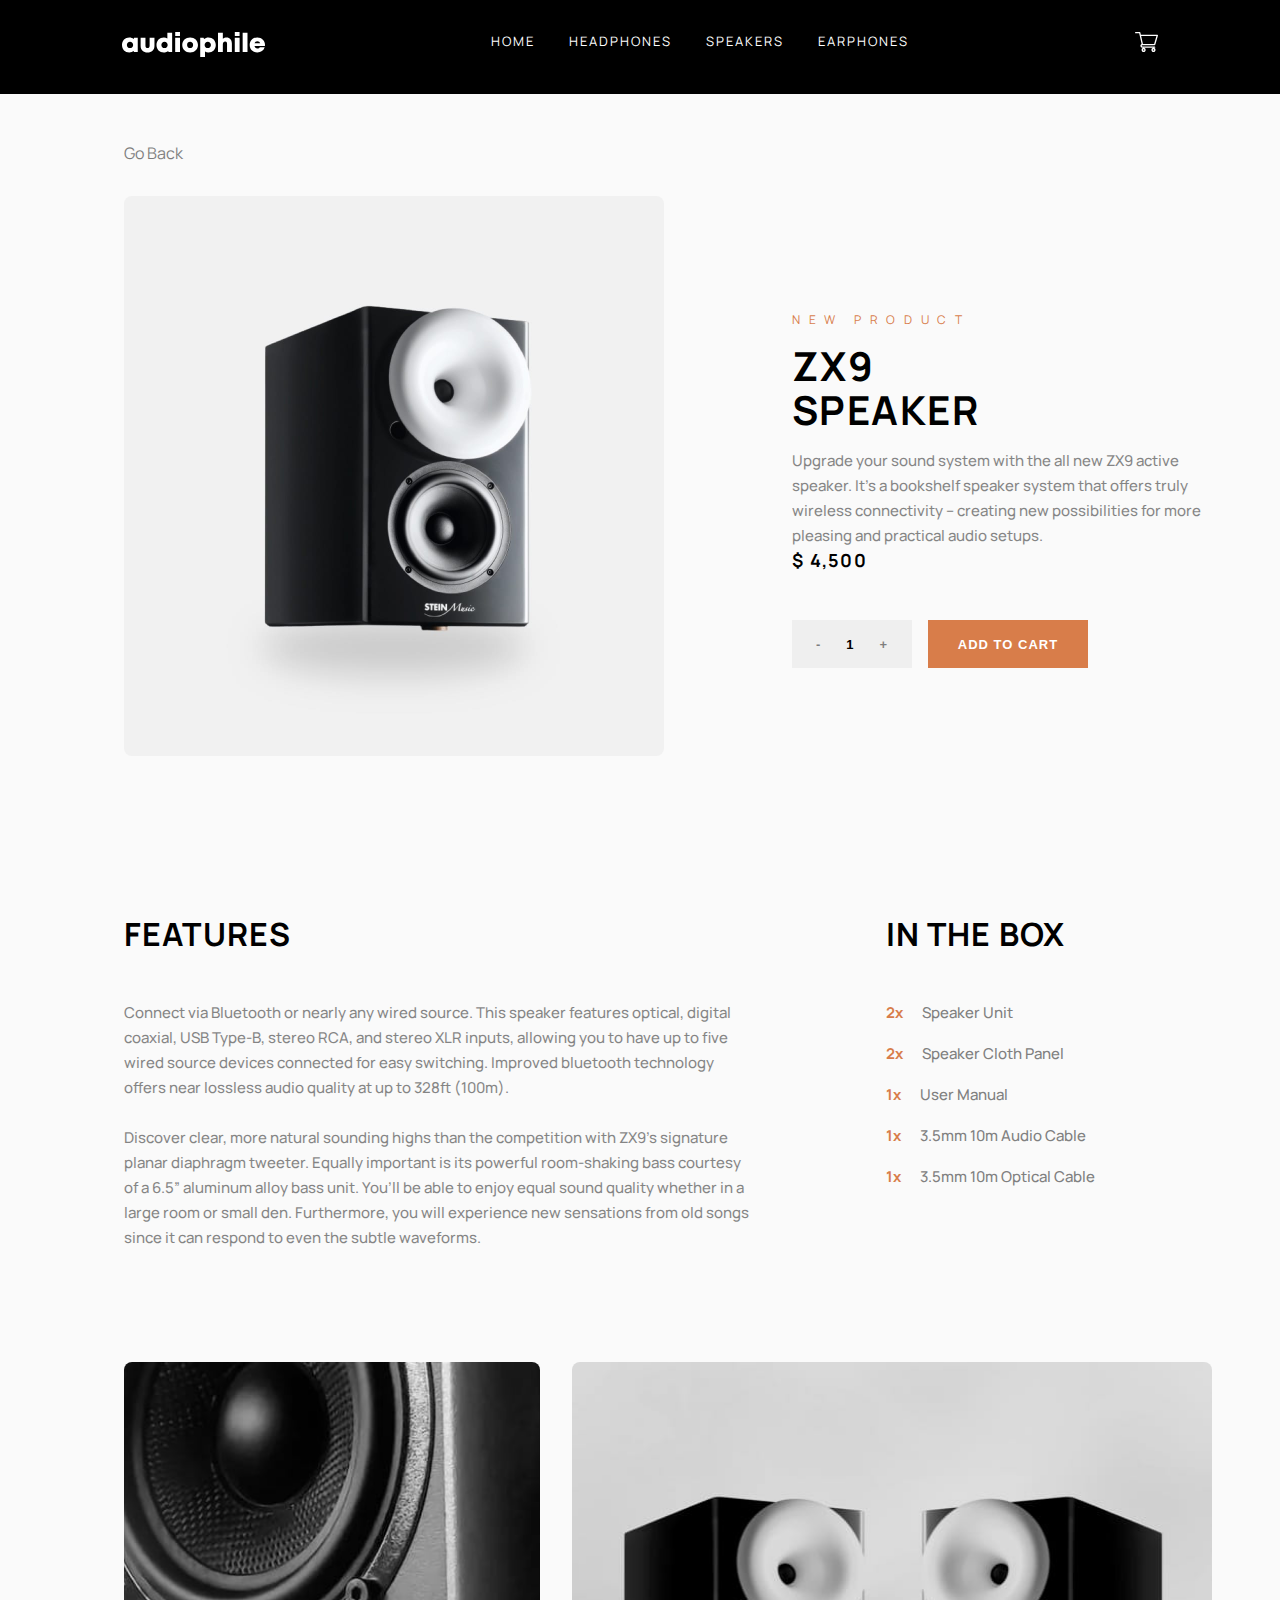
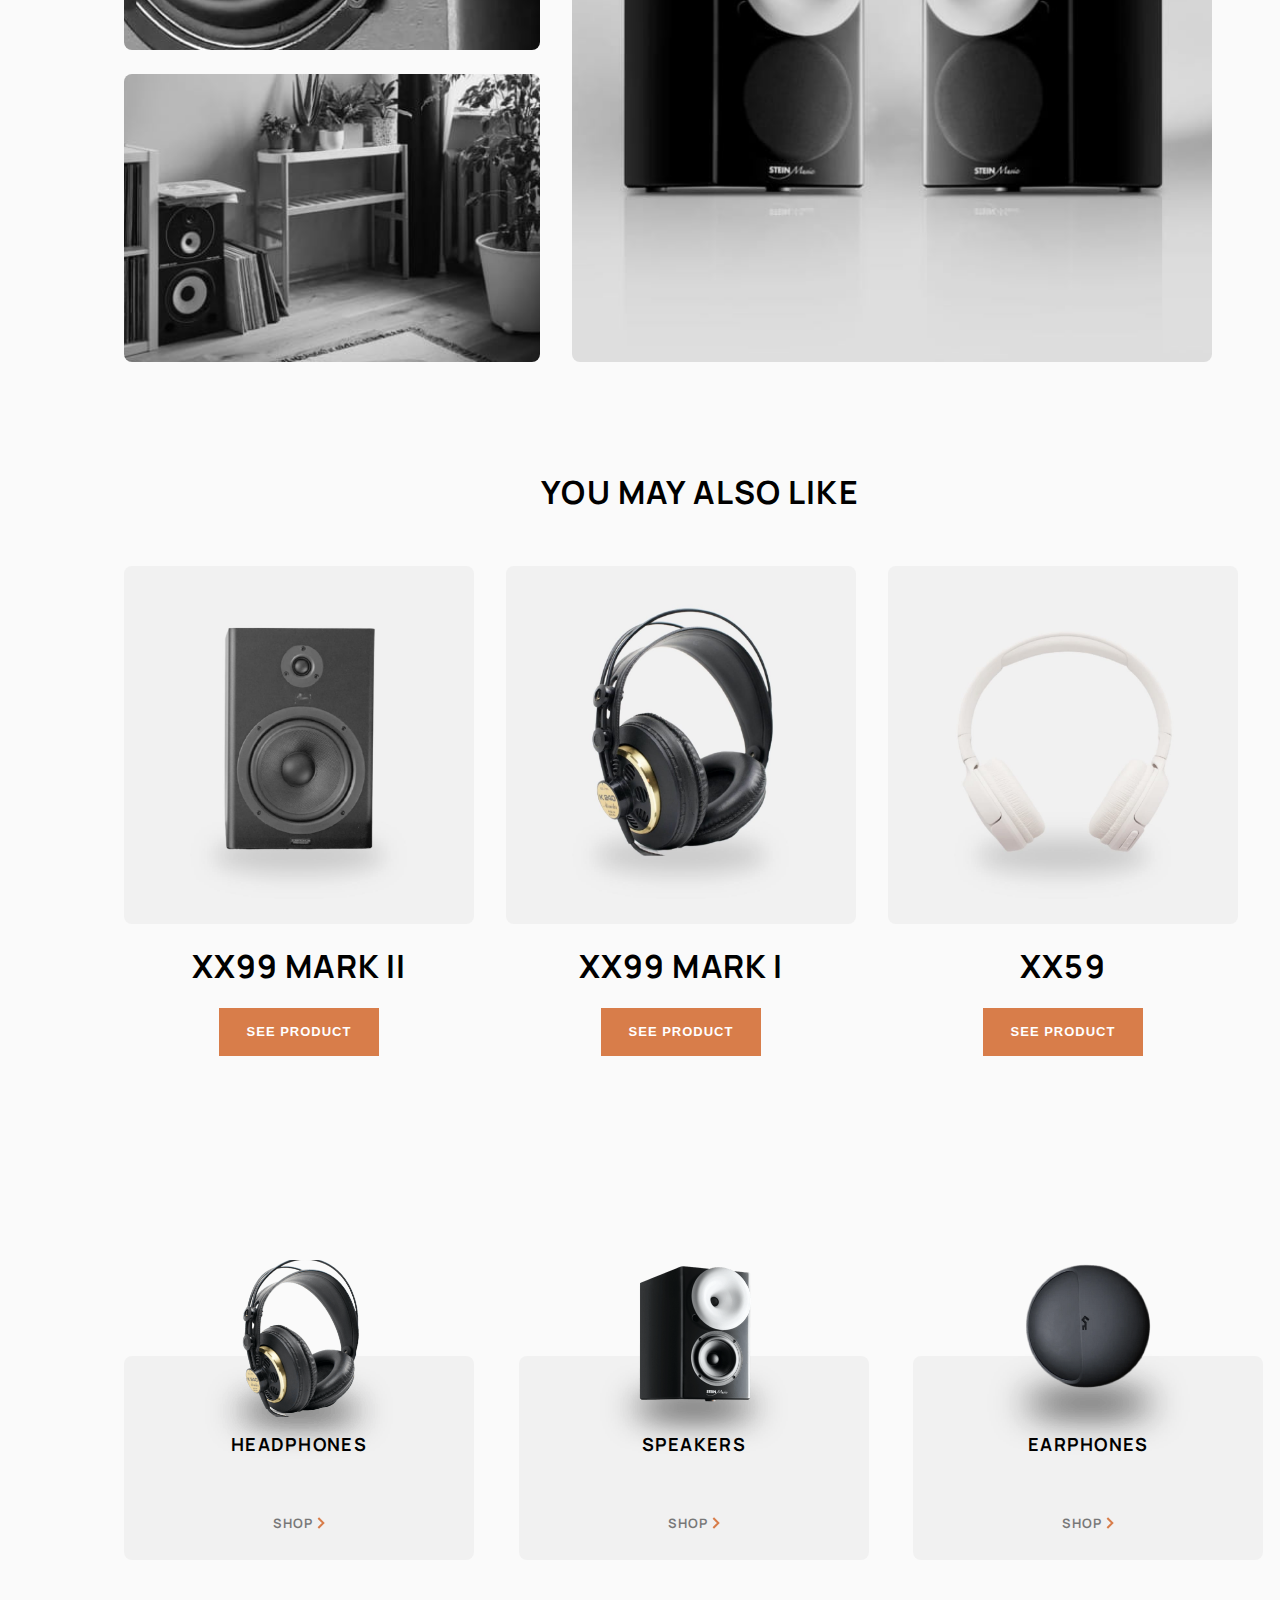
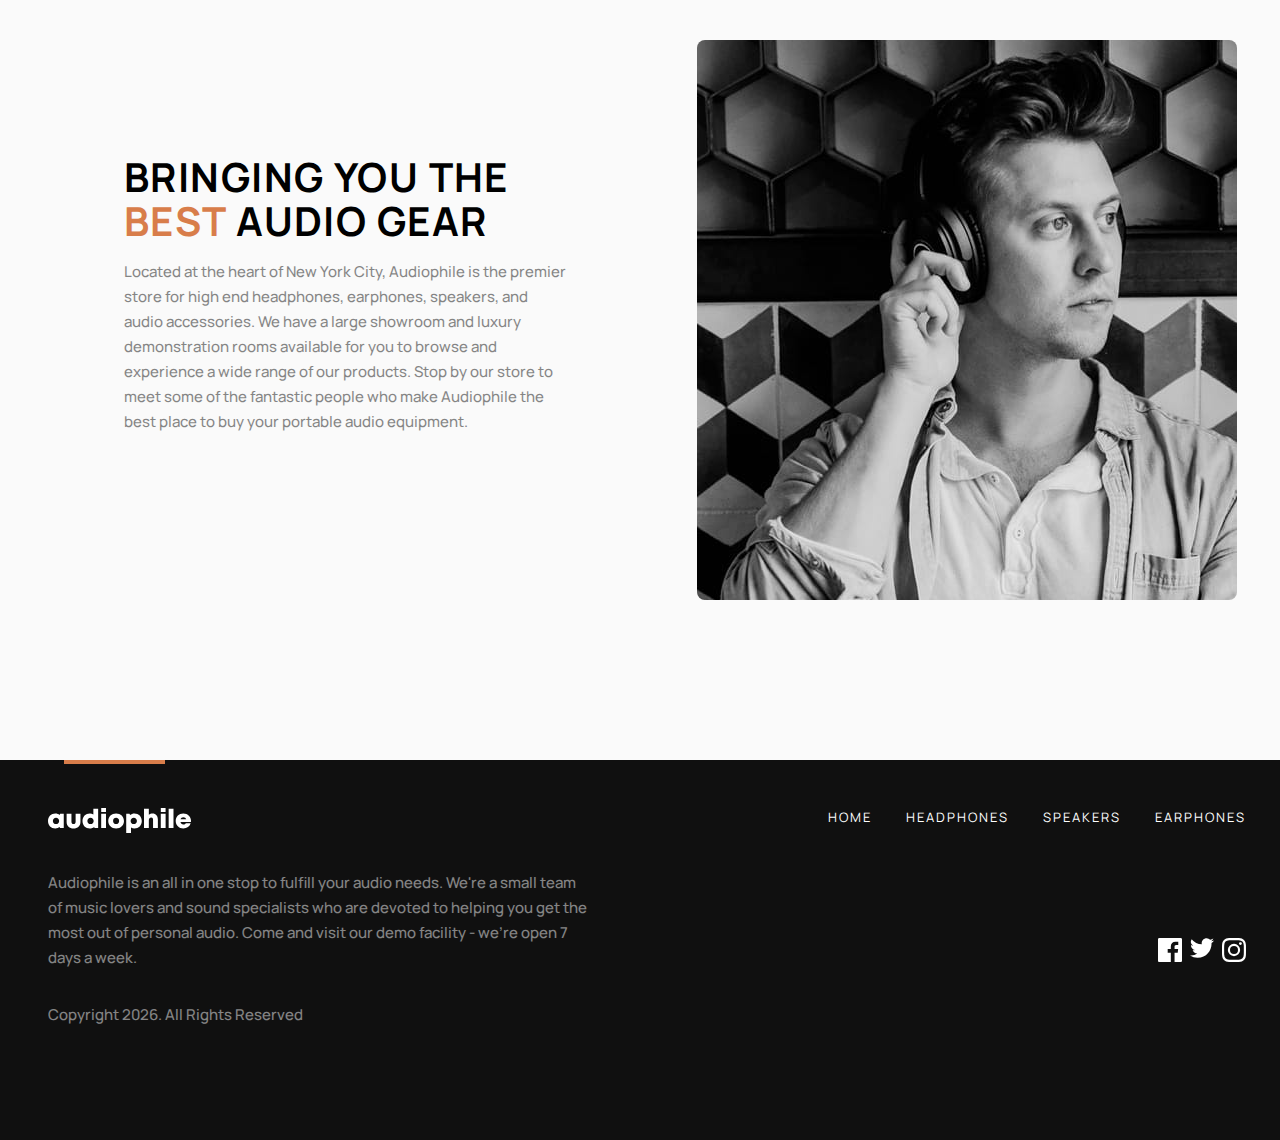
==== product-zx9-speaker.html @ dd39968d "updated files" ====
<!DOCTYPE html>
<html lang="en">

<head>
  <meta charset="UTF-8">
  <meta name="viewport" content="width=device-width, initial-scale=1.0">

  <link rel="icon" type="image/png" sizes="32x32" href="./assets/favicon-32x32.png">

  <title>Frontend Mentor | zx9 Speakers</title>
    <link rel="stylesheet" href="style.css" />
    <link rel="stylesheet" href="css/pages.css" />
</head>

<body>
   <!-- Navbar -->
    <nav class="page-nav">
      <div class="nav-logo-menu">
        <button class="menu-btn">
          <img
            src="./assets/shared/tablet/icon-hamburger.svg"
            alt="menu-icon"
          />
        </button>
        <a href="index.html" class="logo"
          ><img src="./assets/shared/desktop/logo.svg" alt="logo"
        /></a>
      </div>
      <ul class="nav-links">
        <li class="nav-link"><a href="index.html"> Home</a></li>
        <li class="nav-link"><a href="headphones.html"> Headphones</a></li>
        <li class="nav-link"><a href="speakers.html"> Speakers</a></li>
        <li class="nav-link"><a href="earphones.html"> Earphones</a></li>
      </ul>
      <div class="nav-cart-section">
        <img
          class="nav-cart"
          src="assets/shared/desktop/icon-cart.svg"
          alt="cart"
        />
      </div>
       <div class="side-menu hide">
      <div class="nav-logo-menu">
    <a href="index.html" class="logo"><img src="./assets/shared/desktop/logo.svg" alt="logo"></a>
    <span class="remove-menu"><i class="bi bi-x-lg"></i></span>
    </div>
       <ul class="side-links">
      <li class="nav-link"><i class="bi bi-house"></i><a href="index.html"> Home</a></li>
      <li class="nav-link"><i class="bi bi-headphones"></i><a href="headphones.html"> Headphones</a></li>
        <li class="nav-link"><i class="bi bi-speaker"></i><a href="speakers.html"> Speakers</a></li>
        <li class="nav-link"><i class="bi bi-earbuds"></i><a href="earphones.html"> Earphones</a></li>
     
    </ul>

    </div>
    </nav>

    <main class="product-main">
      <!-- go back -->
      <div class="go-back-container">
        <a href="javascript:history.back()" id="go-back">go back</a>
      </div>

      <!-- new product section -->
      <article class="page-product" id="section-product">
        <div class="page-product-img zx9-spk-img"></div>
        <div class="page-product-info">
          <h5>New product</h5>
          <h2> ZX9 <br> Speaker</h2>
          <p>
            Upgrade your sound system with the all new ZX9 active speaker. It’s a bookshelf speaker 
              system that offers truly wireless connectivity -- creating new possibilities for more 
              pleasing and practical audio setups.
          </p>
          <h4 class="price">$ 4,500</h4>
          <div class="add-to-cart">
            <button class="btn add-minus-btn">
              <span class="decrease">-</span>
              <span class="amount">1</span>
              <span class="increase">+</span>
            </button>
            <button class="btn btn-primary add" data-id="6">add to cart</button>
          </div>
        </div>
      </article>

      <!-- features -->
      <article class="features-section">
        <section class="features">
          <h2>features</h2>
          <p>
             Connect via Bluetooth or nearly any wired source. This speaker features optical, digital coaxial, 
              USB Type-B, stereo RCA, and stereo XLR inputs, allowing you to have up to five wired source devices 
              connected for easy switching. Improved bluetooth technology offers near lossless audio quality at 
              up to 328ft (100m).
            <br><br>
            Discover clear, more natural sounding highs than the competition with ZX9’s signature planar diaphragm 
            tweeter. Equally important is its powerful room-shaking bass courtesy of a 6.5” aluminum alloy bass 
            unit. You’ll be able to enjoy equal sound quality whether in a large room or small den. Furthermore, you 
            will experience new sensations from old songs since it can respond to even the subtle waveforms.
          </p>
        </section>
        <section class="in-box">
          <h2>In the box</h2>
           <div>
          <h4><span class="times">2x</span> Speaker unit</h4>
          <h4><span class="times">2x</span> Speaker cloth panel</h4>
          <h4><span class="times">1x</span>  user manual</h4>
          <h4><span class="times">1x</span>  3.5mm 10m audio cable</h4>
           <h4><span class="times">1x</span>  3.5mm 10m optical cable</h4>
           </div>
          
        </section>
      </article>

      <!-- gallery -->
      <div class="gallery">
        <div class="left-gallery">
          <div class="left-gallery-img1-zx9 gall-img"></div>
          <div class="left-gallery-img2-zx9 gall-img"></div>
        </div>
        <div class="right-gallery-zx9 gall-img"></div>
      </div>

      <!-- you may also like section -->
      <div>
        <header class="also-like-header"><h2>you may also like</h2></header>
         <article class="also-like">
       
        <section class="also-section">
          <div class="also-like-zx7 also-img"></div>
          <div class="also-like-info">
            <h2>XX99 Mark II</h2>
            <button class="btn btn-primary"><a href="product-xx99-mark-two-headphones.html">see product</a></button>
          </div>
        </section>
        <section class="also-section">
          <div class="also-like-markI also-img"></div>
          <div class="also-like-info">
            <h2>XX99 Mark I</h2>
            <button class="btn btn-primary"><a href="product-xx99-mark-one-headphones.html">see product</a></button>
          </div>
        </section>
        <section class="also-section">
          <div class="also-like-xx59 also-img"></div>
          <div class="also-like-info">
            <h2>xx59</h2>
            <button class="btn btn-primary"><a href="product-xx59-headphones.html">see product</a></button>
          </div>
        </section>
      </article>
      </div>
     

      <!-- product list -->
      <article class="product-list-home" id="page-list" >
        <!-- headphones -->
        <section>
          <img
            src="assets/shared/desktop/image-category-thumbnail-headphones.png"
            alt="speakers"
            class="thumbnail headphones-thumbnail"
          />
          <h4>Headphones</h4>
          <a href="headphones.html" class="shop">
            <span>Shop </span
            ><img
              src="assets/shared/desktop/icon-arrow-right.svg"
              alt="right arrow"
              class="right-arrow"
          /></a>
        </section>
        <!-- speakers -->
        <section>
          <img
            src="assets/shared/desktop/image-category-thumbnail-speakers.png"
            alt="speaker"
            class="thumbnail speakers-thumbnail"
          />
          <h4>Speakers</h4>
          <a href="speakers.html" class="shop"
            ><span>Shop </span>
            <img
              src="assets/shared/desktop/icon-arrow-right.svg"
              alt="right arrow"
              class="right-arrow"
          /></a>
        </section>
        <!-- earphones -->
        <section>
          <img
            src="assets/shared/desktop/image-category-thumbnail-earphones.png"
            alt="earphones"
            class="thumbnail earphones-thumbnail"
          />
          <h4>Earphones</h4>
          <a href="earphones.html" class="shop"
            ><span>Shop </span
            ><img
              src="assets/shared/desktop/icon-arrow-right.svg"
              alt="right arrow"
              class="right-arrow"
          /></a>
        </section>
      </article>

      <!-- Best audio gear -->
      <article class="page-product reverse-div" id="audio-gear">
        <div class="page-product-info reverse-text">
          <h2>Bringing you the <span class="best">best</span> audio gear</h2>
          <p>
            Located at the heart of New York City, Audiophile is the premier
            store for high end headphones, earphones, speakers, and audio
            accessories. We have a large showroom and luxury demonstration rooms
            available for you to browse and experience a wide range of our
            products. Stop by our store to meet some of the fantastic people who
            make Audiophile the best place to buy your portable audio equipment.
          </p>
        </div>
        <div class="audio-gear-img page-product-img reverse-img"></div>
      </article>
    </main>

    <!-- footer -->
    <footer>
      <div class="footer-border"></div>
      <div>
        <a href="index.html" class="footer-logo"
          ><img src="assets/shared/desktop/logo.svg" alt="logo"
        /></a>

        <p class="footer-info">
          Audiophile is an all in one stop to fulfill your audio needs. We're a
          small team of music lovers and sound specialists who are devoted to
          helping you get the most out of personal audio. Come and visit our
          demo facility - we’re open 7 days a week.
        </p>
        <!-- html & actual year -->
        <p class="copyright">
          Copyright <span class="year"></span>. All Rights Reserved
        </p>
      </div>
      <div class="footer-left">
        <ul class="footer-links">
          <li class="footer-link"><a href="index.html"> Home</a></li>
          <li class="footer-link"><a href="headphones.html"> Headphones</a></li>
          <li class="footer-link"><a href="speakers.html"> Speakers</a></li>
          <li class="footer-link"><a href="earphones.html"> Earphones</a></li>
        </ul>

        <!-- social links-->
        <div class="social-links-footer">
         <!-- facebook -->
        <a href="https://www.facebook.com/" target="_blank">
        
        <svg width="24" height="24" xmlns="http://www.w3.org/2000/svg"><path d="M22.675 0H1.325C.593 0 0 .593 0 1.325v21.351C0 23.407.593 24 1.325 24H12.82v-9.294H9.692v-3.622h3.128V8.413c0-3.1 1.893-4.788 4.659-4.788 1.325 0 2.463.099 2.795.143v3.24l-1.918.001c-1.504 0-1.795.715-1.795 1.763v2.313h3.587l-.467 3.622h-3.12V24h6.116c.73 0 1.323-.593 1.323-1.325V1.325C24 .593 23.407 0 22.675 0z" fill="#FFF" fill-rule="nonzero"/></svg>
            
        </a>
        <!-- twitter -->
       <a href="https://twitter.com/home"  target="_blank">
        <svg width="24" height="20" xmlns="http://www.w3.org/2000/svg"><path d="M24 2.557a9.83 9.83 0 01-2.828.775A4.932 4.932 0 0023.337.608a9.864 9.864 0 01-3.127 1.195A4.916 4.916 0 0016.616.248c-3.179 0-5.515 2.966-4.797 6.045A13.978 13.978 0 011.671 1.149a4.93 4.93 0 001.523 6.574 4.903 4.903 0 01-2.229-.616c-.054 2.281 1.581 4.415 3.949 4.89a4.935 4.935 0 01-2.224.084 4.928 4.928 0 004.6 3.419A9.9 9.9 0 010 17.54a13.94 13.94 0 007.548 2.212c9.142 0 14.307-7.721 13.995-14.646A10.025 10.025 0 0024 2.557z" fill="#FFF" fill-rule="nonzero"/></svg>
        </a>

        <!-- instagram -->
        <a href="https://www.instagram.com/" target="_blank">
        <svg width="24" height="24" xmlns="http://www.w3.org/2000/svg"><path d="M12 2.163c3.204 0 3.584.012 4.85.07 3.252.148 4.771 1.691 4.919 4.919.058 1.265.069 1.645.069 4.849 0 3.205-.012 3.584-.069 4.849-.149 3.225-1.664 4.771-4.919 4.919-1.266.058-1.644.07-4.85.07-3.204 0-3.584-.012-4.849-.07-3.26-.149-4.771-1.699-4.919-4.92-.058-1.265-.07-1.644-.07-4.849 0-3.204.013-3.583.07-4.849.149-3.227 1.664-4.771 4.919-4.919 1.266-.057 1.645-.069 4.849-.069zM12 0C8.741 0 8.333.014 7.053.072 2.695.272.273 2.69.073 7.052.014 8.333 0 8.741 0 12c0 3.259.014 3.668.072 4.948.2 4.358 2.618 6.78 6.98 6.98C8.333 23.986 8.741 24 12 24c3.259 0 3.668-.014 4.948-.072 4.354-.2 6.782-2.618 6.979-6.98.059-1.28.073-1.689.073-4.948 0-3.259-.014-3.667-.072-4.947-.196-4.354-2.617-6.78-6.979-6.98C15.668.014 15.259 0 12 0zm0 5.838a6.162 6.162 0 100 12.324 6.162 6.162 0 000-12.324zM12 16a4 4 0 110-8 4 4 0 010 8zm6.406-11.845a1.44 1.44 0 100 2.881 1.44 1.44 0 000-2.881z" fill="#FFF" fill-rule="nonzero"/></svg>
        </a>

         
        </div>
      </div>
    </footer>
  
   <aside class="cart-menu hide">
      <article class="cart-article">
        <header>
          <h3>cart <span class="cart-quantity">( 3 )</span></h3>
          <p class="remove-all">Remove all</p>
        </header>
        <div class="cart-list">
          
          
           
    
        </div>

        <div class="cart-total-section">
          <h4 class="total">total</h4>
          <h5 class="cart-total"></h5>
        </div>

        <div class="checkout-section">
          <button class="btn btn-primary checkout-button"><a href="checkout.html">checkout</a></button>
        </div>
      
      </article>
    </aside>


    <script type="module" src="app.js"></script>
    <script type="module" src="./js/addToCart.js"></script>
</body>

</html>
---- style.css ----
@import url("https://fonts.googleapis.com/css2?family=Manrope:wght@500;700&display=swap");
@import url("https://cdn.jsdelivr.net/npm/bootstrap-icons@1.11.3/font/bootstrap-icons.min.css");

*,
::before,
::after {
  margin: 0;
  padding: 0;
  box-sizing: border-box;
}
:root {
  /* base colors - body and typography*/
  --gray-dark: #f1f1f1;
  --gray-light: #fafafa;
  --text-color: #000000;

  /* primary colors */
  --primary-color: #d87d4a;
  --primary-color-light: #fbaf85;

  /* neutrals */
  --white: #ffffff;
  --black: #101010;
}

body {
  font-family: "Manrope", sans-serif;
  background-color: var(--gray-light);
}

/* *******************  navigation  ************************** */
nav {
  /* background-color: var(--text-color); */
  display: flex;
  justify-content: space-between;
  padding: 2rem 121.6px;
  position: relative;
  z-index: 1;
}

a {
  color: var(--white);
  text-decoration: none;
}
button.add {
  color: var(--white);
}

ul {
  list-style: none;
  display: flex;
  gap: 34px;
  font-size: 13px;
  letter-spacing: 2px;
  text-transform: uppercase;
}

.nav-border-bottom {
  width: 81.75%;
  height: 0.1px;
  background-color: var(--white);
  opacity: 0.2;
  margin: 0 7.5rem;
  position: relative;
  z-index: 1;
}

.nav-link a:hover {
  color: var(--primary-color);
}
.nav-logo-menu {
  display: flex;
  gap: 1.5rem;
}
.menu-btn {
  border: none;
  background-color: transparent;
  cursor: pointer;
  display: none;
}

/* *****************   Cart    ************************** */
.nav-cart {
  cursor: pointer;
}
aside.cart-menu {
  background-color: rgba(0, 0, 0, 0.5);
  position: absolute;
  top: 0;
  bottom: 0;
  left: 0;
  right: 0;
}
.cart-article {
  display: grid;
  gap: 1rem;
  width: 377px;
  height: max-content;
  background-color: var(--white);
  position: absolute;
  right: 9%;
  top: 20%;
  border-radius: 8px;
  padding: 1rem;
  z-index: 999;
}
.cart-article header {
  display: flex;

  justify-content: space-between;
}
.cart-article header h3 {
  text-transform: uppercase;
}
.cart-article header p.remove-all {
  cursor: pointer;
}

.remove-all {
  color: gray;
  text-decoration: underline;
}
.remove-all:hover {
  color: var(--primary-color);
  text-decoration: underline;
}
.cart-article .cart-list-item {
  display: flex;
  text-transform: uppercase;
  gap: 1rem;
}
/* .cart-item-info{
  vertical-align: middle;
} */
.cart-item-info h5 {
  font-size: 15px;
  font-style: normal;
  font-weight: 700;
  line-height: 25px;
}
.total {
  font-size: 15px;
  font-style: normal;
  font-weight: 500;
  line-height: 25px;
  opacity: 0.5;
}
.cart-price {
  color: var(--text-color);
  font-size: 14px;
  font-style: normal;
  font-weight: 700;
  opacity: 0.5;
}
.cart-total {
  font-size: 18px;
  font-style: normal;
  font-weight: 700;
  line-height: normal;
  text-transform: uppercase;
}
.cart-article .cart-list-item img {
  width: 64px;
  height: 64px;
  border-radius: 8px;
  margin-bottom: 20px;
}

.cart-article .cart-list-item {
  display: flex;
  justify-content: space-between;
  /* gap: 1rem; */
}
.cart-article .cart-list-item > div {
  display: flex;
  gap: 1rem;
}

.cart-article .cart-total-section {
  display: flex;
  justify-content: space-between;
  text-transform: uppercase;
  gap: 1rem;
}
.cart-increase-decrease {
  align-self: baseline;
}
.cart-increase-decrease .add-minus-btn {
  width: 96px;
  height: 32px;
}
.checkout-section {
  width: 100%;
}
.checkout-section .btn {
  color: white;
  width: 100%;
  height: 48px;
}
.hide {
  display: none;
}

.show {
  display: block;
}

.hero {
  background-image: url("./assets/home/desktop/image-hero.jpg");
  background-repeat: no-repeat;
  background-size: cover;
  height: 700px;
  margin-top: -100px;
  margin-bottom: 60px;
}

.hero-content {
  position: relative;
  z-index: 1;
  color: #d87d4a;
  top: 30%;
  margin-left: 7rem;
  width: 398px;
  height: 346px;
}

.hero-content h1 {
  color: var(--white);
  text-transform: uppercase;
  font-size: 56px;
  letter-spacing: 2px;
}

.hero-content p {
  color: var(--white);
  font-size: 15px;
  font-style: normal;
  font-weight: 500;
  line-height: 25px;
  opacity: 0.75;
}

.hero-content p.hero-subtitle {
  color: var(--white);
  font-size: 14px;
  font-style: normal;
  font-weight: 400;
  line-height: normal;
  letter-spacing: 10px;
  text-transform: uppercase;
  opacity: 0.4964;
}

.hero-content button {
  margin-top: 1rem;
}

/* buttons */
.btn {
  width: 160px;
  height: 48px;
  border: none;
  cursor: pointer;
  font-size: 13px;
  font-style: normal;
  font-weight: 700;
  line-height: normal;
  letter-spacing: 1px;
  text-transform: uppercase;
}
.btn-primary {
  background-color: var(--primary-color);
}

.btn-primary:hover {
  background-color: var(--primary-color-light);
  transition: all 0.3 linear;
}
.btn-dark {
  background-color: var(--black);
  color: var(--white);
  padding: 1rem 2rem;
}
.btn-dark:hover {
  background-color: gray;
  transition: all 0.3 linear;
}
.btn-light {
  border: 1px solid var(--black);
  color: var(--text-color);
  background-color: transparent;
  padding: 1rem 2rem;
}

.btn-light:hover {
  background-color: var(--black);
  color: var(--white);
  transition: all 0.3 linear;
}

/* main */
main {
  display: grid;
  place-content: center;
  padding: 3rem 165px;
  width: 100vw;
}

/* product-list-home */

.product-list-home {
  width: 100%;
  display: grid;
  grid-template-columns: repeat(3, 1fr);
  grid-auto-rows: 204px;
  gap: 30px;
  position: relative;
  margin-top: 5rem;
}

.product-list-home section {
  background-color: var(--gray-dark);
  text-align: center;
  margin-top: 2rem;
  display: grid;
  place-items: center;
  border-radius: 8px;
}

.product-list-home section img.thumbnail {
  width: 121.489px;
  height: 146px;
  object-fit: cover;
  object-position: center;
  position: absolute;
  top: 0;
  padding-bottom: 1rem;
  margin-top: -20px;
}
.product-list-home section h4 {
  padding-top: 3rem;
  font-size: 18px;
  font-weight: 700;
  letter-spacing: 1.286px;
  text-transform: uppercase;
}

a.shop span {
  color: var(--text-color);
  font-size: 13px;
  font-style: normal;
  font-weight: 700;
  line-height: normal;
  letter-spacing: 1px;
  text-transform: uppercase;
  opacity: 0.5;
}
a.shop span:hover {
  color: var(--primary-color);
  opacity: 1;
}

a.shop img {
  vertical-align: middle;
}

/*****************************  zx9 speakers *********************************/

.zx9-speaker-home {
  width: 100%;
  height: 560px;
  background-color: var(--primary-color);
  background-image: url("./assets/home/desktop/pattern-circles.svg");
  background-size: cover;
  background-repeat: no-repeat;
  margin-top: 10.5rem;
  padding: 0 4rem;
  display: flex;
  justify-content: space-between;
  position: relative;
  color: var(--white);
  border-radius: 8px;
}
.zx9-speaker-home img {
  width: 400px;
  height: 480px;
  object-fit: cover;
  object-position: center;
  position: absolute;
  left: 117.49px;
  bottom: 0;
  margin-bottom: -4px;
}

.zx9-speaker-home section {
  padding-top: 15%;
  padding-right: 3rem;
  /* margin-left: 138.28; */
  width: 349px;
  height: 303px;
}

.zx9-speaker-home h2 {
  font-size: 56px;
  font-style: normal;
  font-weight: 700;
  line-height: 58px;
  letter-spacing: 2px;
  text-transform: uppercase;
  padding-bottom: 24px;
}

.zx9-speaker-home p {
  font-size: 15px;
  line-height: 25px;
  opacity: 0.75;
  padding-bottom: 40px;
}

/* ******************      zx7     ****************** */

.zx7-speaker-home {
  width: 100%;
  height: 327px;
  background-image: url("./assets/home/desktop/image-speaker-zx7.jpg");
  background-repeat: no-repeat;
  background-size: cover;
  background-position: center;
  margin-top: 5rem;
  border-radius: 8px;
}
.zx7-speaker-home div {
  margin-top: 5rem;
  margin-left: 2rem;
  width: 540px;
}

.zx7-speaker-home h2 {
  padding: 2rem 0;
  font-size: 28px;
  font-style: normal;
  font-weight: 700;
  line-height: normal;
  letter-spacing: 2px;
  text-transform: uppercase;
}

.zx7-speaker-home a {
  margin: 2rem 0;
}

.yx1-earphones-home {
  display: flex;
  width: 100%;
  margin: 5rem 0;
  gap: 30px;
  height: 320px;
}

.yx1-earphones-home div {
  width: 50%;
}
.yx1-earphones-section h2 {
  font-size: 28px;
  font-style: normal;
  font-weight: 700;
  line-height: normal;
  letter-spacing: 2px;
  text-transform: uppercase;
  padding-bottom: 3rem;
}

.yx1-earphones-home img {
  width: 100%;
  height: 320px;
  border-radius: 8px;
}

.yx1-earphones-section a {
  margin: 2rem 0;
}

.yx1-earphones-section {
  width: 50%;
  background-color: var(--gray-dark);
  border-radius: 8px;
  padding-left: 3rem;
  padding-top: 5rem;
}

.best-gear-home {
  display: grid;
  grid-template-columns: 1fr 1fr;
  gap: 7rem;
  margin-top: 165px;
  height: 588px;
  width: 100%;
}
.best-gear-home section {
  width: 445px;
  height: 100%;
  padding: 2rem 0;
  margin: 5rem 0;
}
.best-gear-home section h2 {
  font-size: 40px;
  font-weight: 700;
  line-height: 44px;
  letter-spacing: 1.429px;
  text-transform: uppercase;
  padding-bottom: 32px;
}
.best-gear-home section p {
  opacity: 0.5;
  font-size: 15px;
  font-weight: 500;
  line-height: 25px;
  height: 175px;
}
.best {
  color: var(--primary-color);
}

.best-gear-home div.audio-gear-img {
  background-image: url("./assets/shared/desktop/image-best-gear.jpg");
  background-repeat: no-repeat;
  background-size: cover;
  background-position: center;
  border-radius: 8px;
  width: 540px;
}

/* footer */
footer {
  margin-top: 10.5rem;
  background-color: var(--black);
  color: var(--gray-light);
  display: flex;
  padding: 3rem;
  height: 380px;
  gap: 0 15rem;
  position: relative;
}
.footer-border {
  width: 101px;
  height: 4px;
  background-color: var(--primary-color);
  position: absolute;
  left: 5%;
  top: 0;
}
footer a {
  color: var(--white);
  text-decoration: none;
}
.footer-link a:hover {
  color: var(--primary-color);
}

footer p {
  width: 540px;
  opacity: 0.5;
  padding-top: 2rem;
  font-size: 15px;
  font-weight: 500;
  line-height: 25px;
}
.footer-left {
  justify-self: flex-end;
}

/* social links */
.social-links-footer {
  display: flex;
  justify-content: flex-end;
  gap: 0.5rem;
  padding-top: 7rem;
  cursor: pointer;
}

svg path:hover {
  fill: var(--primary-color);
}
/* *******************************checkout************************************************** */

.form-heading {
  color: var(--primary-color);
  font-size: 13px;
  font-style: normal;
  font-weight: 700;
  line-height: 25px;
  letter-spacing: 0.929px;
  text-transform: uppercase;
  padding-bottom: 1rem;
}
/* billing */
.form-info {
  display: grid;
}

.grid-1 {
  grid-column: 1;
  grid-row: 1;
}
.grid-2 {
  grid-column: 2;
  grid-row: 1;
}

#form .form-container .form-info div input {
  width: 95%;
}

div.order-items p.quantity-text {
  cursor: pointer;
}

#name,
#zip {
  margin-bottom: 1rem;
}
#address {
  width: 100%;
  margin-bottom: 1rem;
}
.first {
  grid-area: first;
}
.second {
  grid-area: second;
}

/* form & summary */
#form {
  display: flex;
  gap: 1.5rem;
  margin-top: 1rem;
  margin-bottom: 5rem;
}
#form .form-container {
  background-color: var(--white);
  border-radius: 8px;
  padding: 2rem;
  width: 730px;
  height: max-content;
}
#form header {
  margin-bottom: 2rem;
}
#form header h1 {
  font-size: 32px;
  font-style: normal;
  font-weight: 700;
  line-height: 36px;
  letter-spacing: 1.143px;
  text-transform: uppercase;
}

/* input */
#form .form-container input {
  padding: 16px 20px;
  border-radius: 8px;
  border: 1px solid #cfcfcf;
  background: #fff;
}

input:focus-visible {
  outline: 2px var(--primary-color) solid;
}

.red {
  color: #cd2c2c;
}

input[type="text"] {
  font-family: "Manrope", sans-serif;
  font-weight: bold;
  /* color: white; */
  caret-color: var(--primary-color);
}

form input.radio {
  accent-color: var(--primary-color);
}

input::placeholder {
  font-weight: bold;
  color: var(--text-color);
  opacity: 0.5;
}

.e-section {
  display: flex;
  width: 100%;
  gap: 1rem;
}
.pay {
  display: grid;
  grid-template-columns: 1fr 1fr;
}
.pay input {
  width: 100%;
}
.e-section div {
  width: 100%;
}
.e-section div input {
  width: 100%;
}

ul.radio-input {
  display: block;
  cursor: pointer;
}

ul.radio-input li {
  display: flex;
  padding: 16px 20px;
  border-radius: 8px;
  border: 1px solid #cfcfcf;
  background: #fff;
  margin-bottom: 1rem;
  width: 100%;
}

ul.radio-input li.active-color {
  border-color: var(--primary-color);
  accent-color: var(--primary-color);
}

ul.radio-input li:hover {
  border-color: var(--primary-color);
}

ul.radio-input li input {
  display: inline-block;
  vertical-align: middle;
  width: 20px;
  height: 20px;
  margin-right: 10px;
  text-align: center;
}

ul.radio-input li label {
  font-weight: bolder;
}

#form .form-container div {
  margin-bottom: 2rem;
}

form label {
  display: block;
  color: #000;
  font-size: 12px;
  font-style: normal;
  font-weight: 700;
  line-height: normal;
  letter-spacing: -0.214px;
  padding-bottom: 0.5rem;
  text-transform: capitalize;
}

.cash-on {
  display: flex;
  gap: 2rem;
}
.cash-on.hide {
  display: none;
}
.cash-on img {
  width: 48px;
  height: 48px;
}
.cash-on p {
  color: #000;
  font-family: Manrope;
  font-size: 15px;
  font-style: normal;
  font-weight: 500;
  line-height: 25px; /* 166.667% */
  opacity: 0.5;
  width: 554px;
}
.e-section.hide {
  display: none;
}

/* summary */
.summary {
  background-color: var(--white);
  border-radius: 8px;
  padding: 2rem;
  width: 350px;
  height: max-content;
}
.summary header {
  text-transform: uppercase;
  padding-bottom: 1rem;
}

.summary img {
  width: 64px;
  height: 64px;
  border-radius: 8px;
}
.summary-list-item {
  display: flex;
  justify-content: space-between;
}
.summary-list-item > div {
  display: flex;
  gap: 1rem;
  text-transform: uppercase;
  margin-bottom: 1rem;
}
.summary-item-quantity {
  font-size: 15px;
  font-style: normal;
  font-weight: 700;
  line-height: 25px;
  opacity: 0.5;
}
.summary-total-section,
.Shipping-total-section,
.vat-total-section,
.grand-total-section {
  display: flex;
  justify-content: space-between;
  gap: 0.5rem;
}
h4.summary-heading {
  font-size: 15px;
  font-style: normal;
  font-weight: 500;
  line-height: 25px;
  text-transform: uppercase;
  opacity: 0.5;
}
h5.totals {
  color: var(--text-color);
  font-size: 18px;
  font-style: normal;
  font-weight: 700;
  line-height: normal;
  text-transform: uppercase;
}
.summary .grand-total-section h5.grand-total {
  color: var(--primary-color);
}
button.continue-btn {
  color: var(--white);
  width: 100%;
  margin-top: 1rem;
}
.all-totals {
  display: grid;
  gap: 1rem;
  padding-top: 1rem;
}
/* error message */
.input-cont {
  position: relative;
}
.err-msg {
  color: #cd2c2c;
  text-align: right;
  font-family: Manrope;
  font-size: 12px;
  font-style: normal;
  font-weight: 500;
  line-height: normal;
  letter-spacing: -0.214px;
  position: absolute;
  top: 0;
  right: 1rem;
}
#form .form-container .input-cont input.error-input {
  border: 2px solid #cd2c2c;
}

/* thank you for your order section */

aside.order-section {
  background-color: rgba(0, 0, 0, 0.5);
  position: absolute;
  top: 0;
  left: 0;
  right: 0;
  display: grid;
  place-items: center;
  height: max-content;
}

.order-section.hide {
  display: none;
}

aside.order-section article.thank-you {
  background-color: var(--white);
  width: 540px;
  height: max-content;
  margin-top: 15%;
  border-radius: 8px;
  padding: 2rem;
}

.light-text {
  color: #000;
  font-family: Manrope;
  font-size: 12px;
  font-style: normal;
  font-weight: 700;
  line-height: normal;
  letter-spacing: -0.214px;
  opacity: 0.5;
  margin-top: 1rem;
}
.gray-text {
  color: var(--text-color);
  font-family: Manrope;
  font-size: 15px;
  font-style: normal;
  font-weight: 500;
  line-height: 25px;
  opacity: 0.5;
}
.thank-you h2 {
  color: var(--text-color);
  font-size: 32px;
  font-style: normal;
  font-weight: 700;
  line-height: 36px;
  letter-spacing: 1.143px;
  text-transform: uppercase;
}
.btn.back-btn {
  color: var(--white);
  width: 100%;
}
.orders {
  display: grid;
  grid-template-columns: 1fr 1fr;
  margin-bottom: 1rem;
}
.orders .order-items article > section {
  display: flex;
  gap: 1rem;
}
.order-items hr {
  background-color: gray;
}
.orders .order-items {
  padding: 1rem;
  background-color: var(--gray-dark);
  border-top-left-radius: 8px;
  border-bottom-left-radius: 8px;
  text-align: center;
}
.orders .order-total {
  padding: 1rem;
  background-color: var(--black);
  border-top-right-radius: 8px;
  border-bottom-right-radius: 8px;
}

.orders .order-items article > section p {
  color: var(--text-color);
  font-size: 14px;
  font-style: normal;
  font-weight: 700;
  line-height: 25px;
  opacity: 0.5;
}
.orders .order-items article section img {
  width: 50px;
  height: 50px;
  border-radius: 8px;
}

.order-total div {
  width: 100%;
  margin-top: 80%;
}

.order-total div h4 {
  color: var(--white);
  font-family: Manrope;
  font-size: 15px;
  font-style: normal;
  font-weight: 500;
  line-height: 25px;
  opacity: 0.5;
  text-transform: uppercase;
}

.order-total div p {
  color: var(--white);
  font-size: 18px;
  font-style: normal;
  font-weight: 700;
  line-height: normal;
  text-transform: uppercase;
}

.hide {
  display: none;
}

/* ****************************for tablet view******************************** */

@media screen and (min-width: 500px) and (max-width: 800px) {
  .nav-links {
    display: none;
  }
  nav {
    padding: 2rem;
    position: relative;
    z-index: 1;
  }
  .menu-btn {
    display: block;
  }

  nav div.side-menu {
    background-color: var(--text-color);
    height: 450px;
    position: absolute;
    top: 0;
    left: 0;
    right: 0;
    z-index: 9;
    padding: 2rem;
    transition:  all 0.3s linear;
  }

  nav div.side-menu .side-links{
  display: grid;
  margin-left: 1rem;
  margin-top: 50px;
  }

  nav div.side-menu .side-links .nav-link i{
   margin-right: 1rem;
   font-size: 1.5rem;
  }
  

  nav .remove-menu{
    position: absolute;
    right:2rem;
  }

  
nav .remove-menu .bi-x-lg{
  color: var(--white);
  cursor: pointer;
  font-weight: 600;
  font-size: 20px;
   
}

nav .remove-menu .bi-x-lg:hover{
 color: var(--primary-color);
 
}

  main {
    padding: 90px 39px;
  }

  .hero {
    background-image: url("./assets/home/tablet/image-header.jpg");
    background-repeat: no-repeat;
    background-size: cover;
    background-position: center;
  }
  .hero img {
    width: 100%;
  }

  .hero-content {
    margin: 0 auto;
    text-align: center;
  }
  .logo {
    margin-left: 1rem;
  }
  .nav-border-bottom {
    width: 90%;
    height: 1px;
    background-color: var(--white);
    opacity: 0.2;
    margin: 0 2rem;
    position: relative;
    z-index: 1;
  }

  .product-list-home {
    gap: 10px;
    margin-top: 0;
  }
  .zx9-speaker-home img {
    width: 197.212px;
    height: 237px;
    top: 10%;
    left: 30%;
    /* right: 50%; */
  }

  .zx9-speaker-home {
    margin-top: 98px;
    width: 100%;
  }
  .zx9-speaker-home section {
    padding-top: 70%;
    /* padding-right: 3rem; */
    margin: 0 auto;
    width: 349px;
    height: 303px;
    text-align: center;
    letter-spacing: 2px;
  }
  .zx9-speaker-home section h2 {
    font-size: 56px;
  }

  .zx9-speaker-home {
    height: 700px;
  }
  .zx7-speaker-home {
    margin-top: 39px;
    width: 100%;
  }
  .yx1-earphones-section {
    padding-left: 2rem;
  }

  .yx1-earphones-home {
    gap: 10px;
    margin: 39px 0;
  }
  article.best-gear-home {
    grid-template-columns: 1fr;
    grid-template-areas:
      "image"
      "text";
    width: 100%;
    gap: 30px;
    margin-top: 60px;
  }

  .best-gear-home div.audio-gear-img {
    background-image: url("./assets/shared/tablet/image-best-gear.jpg");
    grid-area: image;
    height: 238px;
    width: 100%;
    margin-bottom: 0;
  }

  /* .best-gear-home section {
    margin-top: 300px;
    text-align: center;
    margin-left: auto;
    margin-right: auto;
    width: 100%;
    grid-area: text;
  } */

  .best-gear-home section {
    margin-top: 0;
    margin-bottom: 0;
    text-align: center;
    margin-left: auto;
    margin-right: auto;
    width: 100%;
    grid-area: text;
  }

  /* checkout  */
  #form {
    display: grid;
    gap: 1.5rem;
    margin-top: 1rem;
  }
  #form .form-container {
    width: 85vw;
  }
  .summary {
    width: 85vw;
  }

  /* order  */

  aside.order-section article.thank-you {
    margin-top: 25%;
  }

  footer {
    margin-top: 0;
    /* width: 100vw; */
    flex-direction: column;
    position: relative;
    padding: 4rem 2rem;
  }
  .footer-info {
    margin-top: 50px;
    width: 100%;
  }

  .footer-links {
    position: absolute;
    top: 35%;
    left: 5%;
  }

  /* social links */
  .social-links-footer {
    position: absolute;
    top: 52%;
    right: 50px;
  }
}

/* *****************************for mobile portrait view ***************************************/
@media screen and (max-width: 500px) {
  main {
    display: grid;
    place-content: center;
    padding: 0 24px;
  }

  .logo {
    position: absolute;
    left: 35%;
  }

  .cart-article {
    display: grid;
    width: 80vw;
  }

  .hero {
    background-image: url("./assets/home/mobile/image-header.jpg");
  }
  .hero img {
    width: 100%;
  }

  .hero-content {
    text-align: center;
    position: absolute;
    left: 10%;
    margin-left: 0;
  }

  .hero-content h1 {
    font-size: 48px;
  }

  .nav-border-bottom {
    width: 85vw;
  }
  .product-list-home {
    display: grid;
    grid-template-columns: 1fr;
    width: 75%;
    margin: 0 auto 50px;
  }

  .product-list-home section {
    position: relative;
  }

  .zx9-speaker-home {
    width: 75%;
    height: 700px;
    margin: 100px auto 30px;
  }
  .zx9-speaker-home img {
    width: 172.248px;
    height: 207px;
    left: 30%;
  }

  .zx9-speaker-home section {
    margin: 30% auto 0;
  }
  .zx9-speaker-home section h2 {
    font-size: 36px;
  }
  .zx9-speaker-home section p {
    font-size: 15px;
  }

  .zx7-speaker-home {
    width: 75%;
    margin: 30px auto;
  }
  .yx1-earphones-home {
    display: grid;
    grid-template-rows: 1fr 1fr;
    gap: 30px;
    height: 600px;
    width: 75%;
    margin: 30px auto;
  }
  .yx1-earphones-home div {
    width: 100%;
  }

  .yx1-earphones-section {
    margin-top: 0;
  }

  article.best-gear-home {
    grid-template-columns: 1fr;
    grid-template-areas:
      "image"
      "text";
    margin-bottom: 80px;
    gap: 30px;
    text-align: center;
    width: 75%;
    margin: 60px auto;
  }

  .best-gear-home section h2 {
    font-size: 28px;
    width: 327px;
  }

  .best-gear-home section {
    grid-area: text;
    width: 327px;
    text-align: center;
    justify-self: center;
  }

  .best-gear-home div.audio-gear-img {
    background-image: url("./assets/shared/mobile/image-best-gear.jpg");
    grid-area: image;
    height: 352px;
    margin-bottom: 0;
    grid-area: image;
  }

  /* checkout  */
  #form {
    display: grid;
    gap: 1.5rem;
    margin-top: 1rem;
  }
  #form .form-container {
    width: 85vw;
  }
  .form-info {
    display: grid;
  }
  .grid-1 {
    grid-column: 1 / span 2;
    grid-row: 1;
  }
  .grid-2 {
    grid-column: 1 / span 2;
    grid-row: 2;
  }
  .grid-3 {
    grid-column: 1 / span 2;
    grid-row: 3;
  }

  .pay {
    display: grid;
    grid-template-columns: 1fr;
  }

  .e-section {
    display: grid;
    width: 100%;
  }
  .summary {
    width: 85vw;
  }

  /* order  */

  .orders {
    display: grid;
    grid-template-columns: 1fr;
  }

  .orders .order-items {
    border-top-right-radius: 8px;
    border-bottom-left-radius: 0;
  }
  .orders .order-total {
    border-top-right-radius: 0;
    border-bottom-right-radius: 8px;
    border-bottom-left-radius: 8px;
  }

  aside.order-section article.thank-you {
    margin-top: 35%;
    width: 80vw;
  }

  /* footer */
  footer {
    display: grid;
    padding: 3rem;
    min-height: 700px;
    width: 100%;
    text-align: center;
    position: relative;
    place-items: center;
    padding-bottom: 2rem;
    margin-top: 200px;
  }

  .footer-border {
    width: 101px;
    left: 42%;
  }

  .footer-logo {
    margin-bottom: 2rem;
  }

  .footer-links {
    display: grid;
    position: absolute;
    top: 20%;
    place-items: center;
    text-align: center;
    width: 90vw;
  }
  .footer-info {
    width: 80vw;
    margin-top: 50%;
  }
  footer .copyright {
    width: 80vw;
    padding: 0;
  }

  /* social links */
  .social-links-footer {
    position: absolute;
    top: 75%;
    width: 80%;
    justify-content: center;
  }
}
---- css/pages.css ----
:root{
    /* base colors - body and typography*/
    --gray-dark:#F1F1F1;
    --gray-light:#FAFAFA;
    --text-color:#000000;

    /* primary colors */
   --primary-color:#D87D4A;  
   --primary-color-light:#FBAF85;

   /* neutrals */
   --white:#FFFFFF;
   --black:#101010;

   
}


 h1{
    font-size: 40px;
    text-transform: uppercase;
    
}
h2{
    font-size: 40px;
    text-transform: uppercase;
}


.page-nav{
    background-color:var(--text-color) ;
    color: var(--white);
}

.page-border-bottom{
    width: 85vw;
    height: 0.1px;
    background-color: var(--white);
    opacity: 0.2;
    margin: 0 7.5rem;
    position: relative;
    z-index: 1; 
}

div #go-back{
    color: var(--text-color);
    opacity: 0.5;
    text-transform: capitalize;
    
}
div #go-back:hover{
    color: var(--primary-color);
}
.go-back-container{
    place-self: start;
}


/* ******************************page hero************************************************ */
.page-hero{
    color: var(--white);
    background-color: var(--text-color);
    height: 250px;
    padding: 6rem  45%;
    margin-bottom: 3rem;
}

main.main-page{
    padding-left: 5rem;
    padding-right: 5rem;
}



/* ************************Page product section************************ */

article.page-product{
    display: flex;
    gap: 8rem;
    width: 100%;
    margin-bottom: 7rem;
    height: 560px;
}

article.page-product button{
    margin-top: 2rem;
}



.page-product p{
    color: var(--black);
    padding-top: 1rem;
    font-size: 15px;
    font-style: normal;
    font-weight: 500;
    line-height: 25px; 
    opacity: 0.5;
        
}
.page-product h2{
    font-style: normal;
    font-weight: 700;
    line-height: 44px; /* 110% */
    letter-spacing: 1.429px;
    text-transform: uppercase;
    }


.page-product-info{
margin-top: 10%;
width: 445px;

}

.page-product h5{
    color: var(--primary-color);
    font-size: 14px;
    font-style: normal;
    font-weight: 400;
    line-height: normal;
    letter-spacing: 10px;
    text-transform: uppercase;
}

 .page-product-img{
    background-repeat:no-repeat;
    background-size: cover;
    background-position: center;
    border-radius: 8px;
    width: 540px;

}
/* headphones Links */
.xx99-2-img{
     background-image: url('../assets/product-xx99-mark-two-headphones/desktop/image-category-page-preview.jpg');

}

.xx99-img{
 background-image: url('../assets/product-xx99-mark-one-headphones/desktop/image-product.jpg');
  
}

.xx59-img{
     background-image: url('../assets/product-xx59-headphones/desktop/image-product.jpg');
   

}
.markII-img{
    background-image: url('../assets/product-xx99-mark-two-headphones/desktop/image-product.jpg');
}
/* Speakers */
.zx9-speaker-img{
     background-image: url('../assets/product-zx9-speaker/desktop/image-product.jpg');

}


.zx7-img{
     background-image: url('../assets/product-zx7-speaker/desktop/image-product.jpg');
   

}
/* earphones */
.yx1-img{
     background-image: url('../assets/product-yx1-earphones/desktop/image-product.jpg');
}

.audio-gear-img{
     background-image: url('../assets/shared/desktop/image-best-gear.jpg');
   
}
/******************************** Page List************************* */

.product-list-home#page-list{
 gap: 2rem;
 margin-bottom: 7rem;
}

#page-list section{
    width: 350px;
    height: 204px;
}

.product-list-home#page-list section .thumbnail{
    height: 220px;
    width: 220px;
    object-fit: cover;
    object-position: center;
    margin-top: -4rem;
}

#page-list{
    margin-top: 8rem;
}

/********************products **************************/
main.product-main{
    width: 100vw;
    margin-left: 3.75rem;
   place-items: start;
   
}
#section-product .price{
    padding-bottom: 1rem;
    font-size: 18px;
    font-style: normal;
    font-weight: 700;
    line-height: normal;
    letter-spacing: 1.286px;
    text-transform: uppercase;
        
}
#section-product{
    margin-top: 2rem;
}
#section-product h5{
    font-size: 12px;
    font-style: normal;
    font-weight: 400;
    line-height: normal;
    letter-spacing: 8.571px;
    text-transform: uppercase;
    padding-bottom: 1rem;
}
.add-to-cart{
    width: 85%;
    display: flex;
    gap: 1rem;
}

.add-minus-btn{
    display: flex;
    justify-content: space-between;
    align-items: center;
    padding: 1rem 1.5rem;
    width: 120px;
    
}
.increase ,.decrease {
    color: var(--black);
    opacity: 0.5;

    
}
.increase:hover{
    color: var(--primary-color);
    opacity: 1;
}

.decrease:hover{
    color: var(--primary-color);
    opacity: 1;
}

article.features-section{
    display: flex;
    gap: 8rem;
    margin-top: 3rem;
}
.features{
    width: 55%;
}

article.features-section h2{
    padding-bottom: 2rem;
    color: var(--text-color);
    font-size: 32px;
    font-style: normal;
    font-weight: 700;
    line-height: 36px; 
    letter-spacing: 1.143px;
    text-transform: uppercase;
    }

.features-section p{
    color: var(--black);
    padding-top: 1rem;
    font-size: 15px;
    font-style: normal;
    font-weight: 500;
    line-height: 25px; 
    opacity: 0.5;
}

.features-section h4{
    color: gray;
    padding-top: 1rem;
    font-size: 15px;
    font-style: normal;
    font-weight: 500;
    line-height: 25px; 
    /* opacity: 0.5; */
     text-transform: capitalize;
}


section.in-box h4 span.times{
    color: var(--primary-color);
    padding-right: 1rem;
    font-size: 15px;
    font-style: normal;
    font-weight: 700;
    line-height: 25px;
   
}
/* product images */
.zx7-spk-img{
  background-image: url('../assets/product-zx7-speaker/desktop/image-category-page-preview.jpg')
}

.zx9-spk-img{
  background-image: url('../assets/product-zx9-speaker/desktop/image-category-page-preview.jpg')
}
.yx1-earphones-img{
     background-image: url('../assets/product-yx1-earphones/desktop/image-category-page-preview.jpg')
}
.markI-img{
     background-image: url('../assets/product-xx99-mark-one-headphones/desktop/image-category-page-preview.jpg')
}


/* Gallery */
.gallery{
    display: flex;
    gap: 2rem;
    width: 85vw;
    height: 600px;
    margin-top: 7rem;
    margin-bottom: 7rem;
    justify-content: start;
}
.left-gallery{
    display: grid;
    gap: 1.5rem;
    width: 65%;
}

.gall-img{
    background-repeat:no-repeat;
    background-size: cover;
    background-position: center;
    border-radius: 8px;
    width: 100%;
}
/* xx59 */
.left-gallery-img1{
     background-image: url('../assets/product-xx59-headphones/desktop/image-gallery-1.jpg');
    

}
.left-gallery-img2{
  background-image: url('../assets/product-xx59-headphones/desktop/image-gallery-2.jpg');
  
}

.right-gallery{
     background-image: url('../assets/product-xx59-headphones/desktop/image-gallery-3.jpg');
     
}

/* gallery zx7 */
.left-gallery-img1-zx7{
     background-image: url('../assets/product-zx7-speaker/desktop/image-gallery-1.jpg');
    

}
.left-gallery-img2-zx7{
   background-image: url('../assets/product-zx7-speaker/desktop/image-gallery-2.jpg');
  
}

.right-gallery-zx7{
     background-image: url('../assets/product-zx7-speaker/desktop/image-gallery-3.jpg');
     
}

/* gallery zx9 */
.left-gallery-img1-zx9{
     background-image: url('../assets/product-zx9-speaker/desktop/image-gallery-1.jpg');
    

}
.left-gallery-img2-zx9{
   background-image: url('../assets/product-zx9-speaker/desktop/image-gallery-2.jpg');
  
}

.right-gallery-zx9{
     background-image: url('../assets/product-zx9-speaker/desktop/image-gallery-3.jpg');
     
}
/* gallery earphones */
.left-gallery-img1-earphones{
     background-image: url('../assets/product-yx1-earphones/desktop/image-gallery-1.jpg');
    

}
.left-gallery-img2-earphones{
   background-image: url('../assets/product-yx1-earphones/desktop/image-gallery-2.jpg');
  
}

.right-gallery-earphones{
     background-image: url('../assets/product-yx1-earphones/desktop/image-gallery-3.jpg');
     
}
/* gallery mark I headpones */
.left-gallery-img1-markI{
     background-image: url('../assets/product-xx99-mark-one-headphones/desktop/image-gallery-1.jpg');
    

}
.left-gallery-img2-markI{
   background-image: url('../assets/product-xx99-mark-one-headphones/desktop/image-gallery-2.jpg');
  
}

.right-gallery-markI{
     background-image: url('../assets/product-xx99-mark-one-headphones/desktop/image-gallery-3.jpg');
     
}
/* gallery mark II headphones */
.left-gallery-img1-markII{
     background-image: url('../assets/product-xx99-mark-two-headphones/desktop/image-gallery-1.jpg');
    

}
.left-gallery-img2-markII{
   background-image: url('../assets/product-xx99-mark-two-headphones/desktop/image-gallery-2.jpg');
  
}

.right-gallery-markII{
     background-image: url('../assets/product-xx99-mark-two-headphones/desktop/image-gallery-3.jpg');
     
}
/* also like */
.also-like{
    display: flex;
     height: 550px;
     width: 90vw;
    margin-bottom: 5rem;
    gap: 2rem;
}
.also-like-header {
   text-align: center;
   margin-bottom: 3.5rem;
  
}
.also-like-header h2{
    color: var(--text-color);
    font-size: 32px;
    font-style: normal;
    font-weight: 700;
    line-height: 36px; 
    letter-spacing: 1.143px;
    text-transform: uppercase;
}
.also-like section{
    text-align: center;
   
}
.also-like-info h2{
    padding: 1.5rem  0;
      color: var(--text-color);
    font-size: 32px;
    font-style: normal;
    font-weight: 700;
    line-height: 36px; 
    letter-spacing: 1.143px;
    text-transform: uppercase;
}
.also-img{
    background-repeat:no-repeat;
    background-size: cover;
    background-position: center;
    border-radius: 8px;
    width: 350px;
    height: 65%;
}

.also-like-markII{
      background-image: url('../assets/product-xx99-mark-two-headphones/desktop/image-category-page-preview.jpg');
}
.also-like-markI{
      background-image: url('../assets/product-xx99-mark-one-headphones/desktop/image-category-page-preview.jpg');
}
.also-like-zx9{
      background-image: url('../assets/product-zx9-speaker/desktop/image-category-page-preview.jpg');
      
}
.also-like-xx59{
      background-image: url('../assets/product-xx59-headphones/desktop/image-category-page-preview.jpg');
}
.also-like-zx7{
    background-image: url('../assets/product-zx7-speaker/desktop/image-category-page-preview.jpg');
}


article#product-list{
    width: 80vw;
}

footer{
    margin: 0;
}

/* ****************************for tablet view******************************** */

@media screen and (max-width:768px) {


    .page-border-bottom{
        width:  90vw;
        margin: 0 2rem;
}
/* Page hero */
    .page-hero{
    padding-left: 30%;
    padding-right: 30%;
}

/* main */

main.main-page{
    padding-left: 1.5rem;
    padding-right: 1.5rem;
    width: 100vw;
}



/* Page product */
article.page-product{
    display: grid;
    gap: 1rem;
    /* margin-top: 7rem; */
    margin-bottom: 7rem;
    /* width: 689px; */
}



.page-product-info{
    margin-top: 2rem;
    width: 572px;
    text-align: center;
    justify-self: center;

}


 .page-product-img{
    border-radius: 8px;
    width: 90vw;
    height: 352px;

}
/* Headphones */
.xx99-2-img{
     background-image: url('../assets/product-xx99-mark-two-headphones/tablet/image-category-page-preview.jpg');

}

.xx99-img{
 background-image: url('../assets/product-xx99-mark-one-headphones/tablet/image-product.jpg');
  
}

.xx59-img{
     background-image: url('../assets/product-xx59-headphones/tablet/image-product.jpg');
   

}


/* Speakers */
.zx9-speaker-img{
     background-image: url('../assets/product-zx9-speaker/tablet/image-product.jpg');

}

.zx7-img{
     background-image: url('../assets/product-zx7-speaker/tablet/image-product.jpg');
   

}
/* earphones */
.yx1-img{
     background-image: url('../assets/product-yx1-earphones/tablet/image-product.jpg');
}

.audio-gear-img{
     background-image: url('../assets/shared/tablet/image-best-gear.jpg');
   
}
/******************************** Page List************************* */

.product-list-home#page-list{
 gap: 1rem;
 width: 90vw;
 margin-bottom: 5rem;
}

.product-list-home#page-list section{
    width: 100%;
    height: 165px;
}
.product-list-home#page-list section .thumbnail{
    height: 140px;
    width: 140px;
    margin-top: -1rem;
}

#page-list{
    margin-top: 8rem;
}

article.page-product.reverse-div{
    display: grid;
    grid-template-areas: 'image'
                          'text';
}

.reverse-text{
    grid-area: text;

}
.reverse-img{
  grid-area: image;
}

#audio-gear{
    margin-bottom: 4rem;
     margin-top: 4rem;
}

/********************products **************************/
main.product-main{
    margin-left: 1rem;
    margin-right: 1rem;
}
#section-product .price{
    padding-bottom: 1rem;
        
}
#section-product{
    display: flex;
    height: 480px;
    margin-top: 2rem; 
    
}

#section-product .page-product-img{
   width: 281px;
   height: 100%;
}
#section-product  .page-product-info{
 width: 339px;
 text-align: start;
}
#section-product .page-product-info h2{
    font-size: 28px;
    font-style: normal;
    font-weight: 700;
    line-height: 32px; /* 114.286% */
    letter-spacing: 1px;
    text-transform: uppercase;
}


article.features-section{
    display: grid;
    gap: 4rem;
    margin-top: 3rem;
    
}
.features{
    width: 90%;
}

article.features-section h2{
    padding-bottom: 2rem;
    color: var(--text-color);
    font-size: 32px;
    font-style: normal;
    font-weight: 700;
    line-height: 36px; /* 112.5% */
    letter-spacing: 1.143px;
    text-transform: uppercase;
    }

.features-section p{
    color: var(--black);
    padding-top: 1rem;
    font-size: 15px;
    font-style: normal;
    font-weight: 500;
    line-height: 25px; 
    opacity: 0.5;
}

.features-section h4{
    color: var(--black);
    padding-top: 1rem;
    font-size: 15px;
    font-style: normal;
    font-weight: 500;
    line-height: 20px; 
    opacity: 0.5;
}

section.in-box{
    position: relative;
    margin-bottom: 7rem;
}

section.in-box div{
   position: absolute;
   top: 0;
   left: 50%;
   margin: -0.5rem;
   padding: 0;
}

/* Gallery */
.gallery{
    width: 90%;
    
}


.left-gallery-img1{
     background-image: url('../assets/product-xx59-headphones/tablet/image-gallery-1.jpg');
    

}
.left-gallery-img2{
  background-image: url('../assets/product-xx59-headphones/tablet/image-gallery-2.jpg');
  
}

.right-gallery{
     background-image: url('../assets/product-xx59-headphones/tablet/image-gallery-3.jpg');
     
}

/* gallery zx7 */
.left-gallery-img1-zx7{
     background-image: url('../assets/product-zx7-speaker/tablet/image-gallery-1.jpg');
    

}
.left-gallery-img2-zx7{
   background-image: url('../assets/product-zx7-speaker/tablet/image-gallery-2.jpg');
  
}

.right-gallery-zx7{
     background-image: url('../assets/product-zx7-speaker/tablet/image-gallery-3.jpg');
     
}
/* gallery zx9 */
.left-gallery-img1-zx9{
     background-image: url('../assets/product-zx9-speaker/tablet/image-gallery-1.jpg');
    

}
.left-gallery-img2-zx9{
   background-image: url('../assets/product-zx9-speaker/tablet/image-gallery-2.jpg');
  
}

.right-gallery-zx9{
     background-image: url('../assets/product-zx9-speaker/tablet/image-gallery-3.jpg');
     
}
/* gallery earphones */
.left-gallery-img1-earphones{
     background-image: url('../assets/product-yx1-earphones/tablet/image-gallery-1.jpg');
    

}
.left-gallery-img2-earphones{
   background-image: url('../assets/product-yx1-earphones/tablet/image-gallery-2.jpg');
  
}

.right-gallery-earphones{
     background-image: url('../assets/product-yx1-earphones/tablet/image-gallery-3.jpg');
     
}
/* gallery mark I headpones */
.left-gallery-img1-markI{
     background-image: url('../assets/product-xx99-mark-one-headphones/tablet/image-gallery-1.jpg');
    

}
.left-gallery-img2-markI{
   background-image: url('../assets/product-xx99-mark-one-headphones/tablet/image-gallery-2.jpg');
  
}

.right-gallery-markI{
     background-image: url('../assets/product-xx99-mark-one-headphones/tablet/image-gallery-3.jpg');
     
}
/* gallery mark II headphones */
.left-gallery-img1-markII{
     background-image: url('../assets/product-xx99-mark-two-headphones/tablet/image-gallery-1.jpg');
    

}
.left-gallery-img2-markII{
   background-image: url('../assets/product-xx99-mark-two-headphones/tablet/image-gallery-2.jpg');
  
}

.right-gallery-markII{
     background-image: url('../assets/product-xx99-mark-two-headphones/tablet/image-gallery-3.jpg');
     
}
/* also like */
.also-like{
    display: flex;
    height: 350px;
    width: 90vw;
    justify-content: center;
    margin-bottom: 5rem;
    gap: 2rem;
    
}

.also-like-info h2{
    font-size: 24px;
    letter-spacing: 1.714px;
}
.also-img{
    width: 180px;
    height: 193px;
}

.also-like-markII{
      background-image: url('../assets/product-xx99-mark-two-headphones/tablet/image-category-page-preview.jpg');
}
.also-like-markI{
      background-image: url('../assets/product-xx99-mark-one-headphones/tablet/image-category-page-preview.jpg');
}
.also-like-zx9{
      background-image: url('../assets/product-zx9-speaker/tablet/image-category-page-preview.jpg');
      
}
.also-like-xx59{
      background-image: url('../assets/product-xx59-headphones/tablet/image-category-page-preview.jpg');
}
.also-like-zx7{
    background-image: url('../assets/product-zx7-speaker/tablet/image-category-page-preview.jpg');
}


/* *****************************for mobile portrait view ***************************************/
@media screen and (max-width:500px) and (orientation:portrait){

    .page-border-bottom{
        width:  85vw;
        margin: 0 2rem;
}
/* Page hero */
    .page-hero{
    height: max-content;
    margin-left: auto;
    margin-right: auto;
    width: 100%;
    padding: 1.5rem 25%;
}



/* main */

main.main-page{
    padding-left: 24px;
    padding-right: 24px;
    width: 100%;
}
.main-page :first-child{
    margin-top: 1.5rem;  
    
}

main.main-page article.page-product-one{
    margin-bottom: 10rem;
}
/* Page product */
article.page-product{
    display: grid;
    gap: 1rem;
    margin-top: 7rem;
    /* margin-bottom: 7rem; */
    width: 100%;
}


.page-product-info{
    margin-top: 2rem;
    width: 327px ;
    text-align: center;
    justify-self: center;

}
.page-product-info button{
    margin-top: 1.5rem;
}

.page-product-info h2{
    font-size: 28px;
   
}

 .page-product-img{
    width: 90vw;
    height: 352px;

}
/* headphones */
.xx99-2-img{
     background-image: url('../assets/product-xx99-mark-two-headphones/mobile/image-category-page-preview.jpg');

}

.xx99-img{
 background-image: url('../assets/product-xx99-mark-one-headphones/mobile/image-product.jpg');
  
}

.xx59-img{
     background-image: url('../assets/product-xx59-headphones/mobile/image-product.jpg');
   

}

/* Speakers */
.zx9-speaker-img{
     background-image: url('../assets/product-zx9-speaker/mobile/image-product.jpg');

}

.zx7-img{
     background-image: url('../assets/product-zx7-speaker/mobile/image-product.jpg');
   

}

/* earphones */
.yx1-img{
     background-image: url('../assets/product-yx1-earphones/mobile/image-product.jpg');
}

.audio-gear-img{
     background-image: url('../assets/shared/mobile/image-best-gear.jpg');
     width: 95%;
   
}
/******************************** Page List************************* */

.product-list-home#page-list{
 gap: 3.75rem;
 width: 95%;
 margin-bottom: 5rem;
 
}

#page-list section{
    width: 100%;
    height: 204px;
}
.product-list-home#page-list section .thumbnail{
    width: 79.916px;
    height: 120px;
    margin-top: -2rem;
}

#page-list{
    margin-top: 8rem;
}
#audio-gear{
    margin-bottom: 9rem;
}
/********************products **************************/
main.product-main{
    margin-left: 0.5rem;
    margin-right: 0.5rem;
    padding: 20px 0 0;
}
#section-product .price{
    padding-bottom: 1rem;      
}
#section-product{
    display: grid;   
    margin-top: 2rem; 
}
#section-product h5{
    padding-bottom: 1rem;
}
#section-product .page-product-img{
   width: 95%;
   height: 238px;
}
#section-product  .page-product-info{
 width: 80vw;
 text-align: start;
}

#section-product .page-product-info h2{
    font-size: 28px;
    font-style: normal;
    font-weight: 700;
    line-height: 32px; 
    letter-spacing: 1px;
    text-transform: uppercase;
}


article.features-section{
    display: grid;
    gap: 4rem;
    margin-top: 5rem;
    width: 80vw;
    
}

article.features-section h2{
    padding-bottom: 2rem;
    font-size: 28px;
    }

.features{
    width: 100%;
}

section.in-box{
    position: relative;
    margin-bottom: 0.5rem;
    width: 80vw;
}

section.in-box div{
   position: relative;
   left: 0.5rem;
}

/* Gallery */
.gallery{
    display: grid;
    width: 100%;
    height: 700px;   
}

.left-gallery{
    width: 100%;
    
}

.left-gallery .gall-img{
    display: grid;
    gap: 1.5rem;
    width: 450px;
    
}

.left-gallery-img1{
     background-image: url('../assets/product-xx59-headphones/mobile/image-gallery-1.jpg');
     
}
.left-gallery-img2{
  background-image: url('../assets/product-xx59-headphones/mobile/image-gallery-2.jpg');
   
}

.right-gallery{
     background-image: url('../assets/product-xx59-headphones/mobile/image-gallery-3.jpg');
     
}
/* gallery zx7 */
.left-gallery-img1-zx7{
     background-image: url('../assets/product-zx7-speaker/mobile/image-gallery-1.jpg');
    

}
.left-gallery-img2-zx7{
   background-image: url('../assets/product-zx7-speaker/mobile/image-gallery-2.jpg');
  
}

.right-gallery-zx7{
     background-image: url('../assets/product-zx7-speaker/mobile/image-gallery-3.jpg');
     
}
/* gallery zx9 */
.left-gallery-img1-zx9{
     background-image: url('../assets/product-zx9-speaker/mobile/image-gallery-1.jpg');
    

}
.left-gallery-img2-zx9{
   background-image: url('../assets/product-zx9-speaker/mobile/image-gallery-2.jpg');
  
}

.right-gallery-zx9{
     background-image: url('../assets/product-zx9-speaker/mobile/image-gallery-3.jpg');
     
}
/* gallery earphones */
.left-gallery-img1-earphones{
     background-image: url('../assets/product-yx1-earphones/mobile/image-gallery-1.jpg');
    

}
.left-gallery-img2-earphones{
   background-image: url('../assets/product-yx1-earphones/mobile/image-gallery-2.jpg');
  
}

.right-gallery-earphones{
     background-image: url('../assets/product-yx1-earphones/mobile/image-gallery-3.jpg');
     
}
/* gallery mark I headphones */
.left-gallery-img1-markI{
     background-image: url('../assets/product-xx99-mark-one-headphones/mobile/image-gallery-1.jpg');
    

}
.left-gallery-img2-markI{
   background-image: url('../assets/product-xx99-mark-one-headphones/mobile/image-gallery-2.jpg');
  
}

.right-gallery-markI{
     background-image: url('../assets/product-xx99-mark-one-headphones/mobile/image-gallery-3.jpg');
     
}
/* gallery mark II headphones */
.left-gallery-img1-markII{
     background-image: url('../assets/product-xx99-mark-two-headphones/mobile/image-gallery-1.jpg');
     

}
.left-gallery-img2-markII{
   background-image: url('../assets/product-xx99-mark-two-headphones/mobile/image-gallery-2.jpg');
    
}

.right-gallery-markII{
     background-image: url('../assets/product-xx99-mark-two-headphones/mobile/image-gallery-3.jpg');
     
}
/* also like */
.also-like{
    display: grid;
    height: 950px;
    width: 90vw;  
    margin-bottom: 0;
}
.also-section{
    margin-bottom: 1.5rem;
}

.also-img{
    width: 80vw;
    height: 120px;

}
.also-like-markII{
      background-image: url('../assets/product-xx99-mark-two-headphones/mobile/image-category-page-preview.jpg');
}
.also-like-markI{
      background-image: url('../assets/product-xx99-mark-one-headphones/mobile/image-category-page-preview.jpg');
}
.also-like-zx9{
      background-image: url('../assets/product-zx9-speaker/mobile/image-category-page-preview.jpg');
      
}
.also-like-xx59{
      background-image: url('../assets/product-xx59-headphones/mobile/image-category-page-preview.jpg');
}
.also-like-zx7{
    background-image: url('../assets/product-zx7-speaker/mobile/image-category-page-preview.jpg');
}

}}
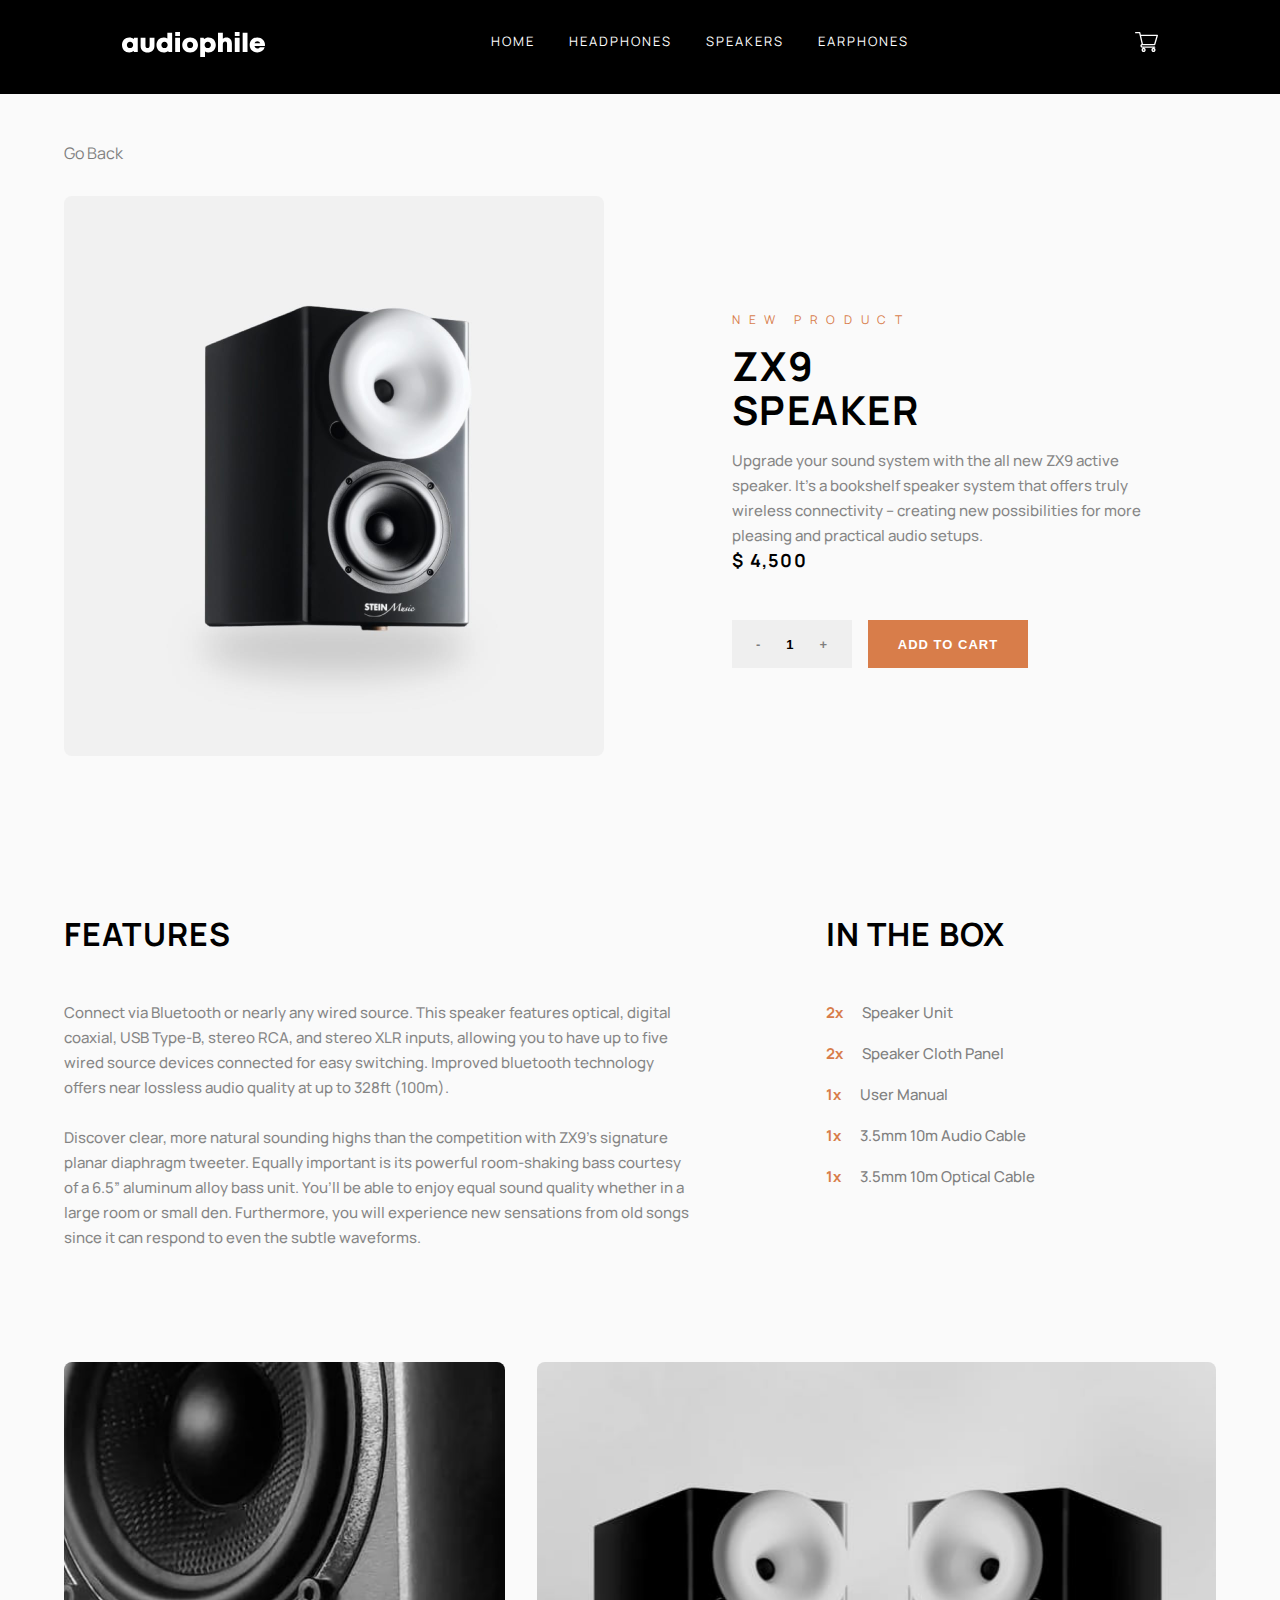
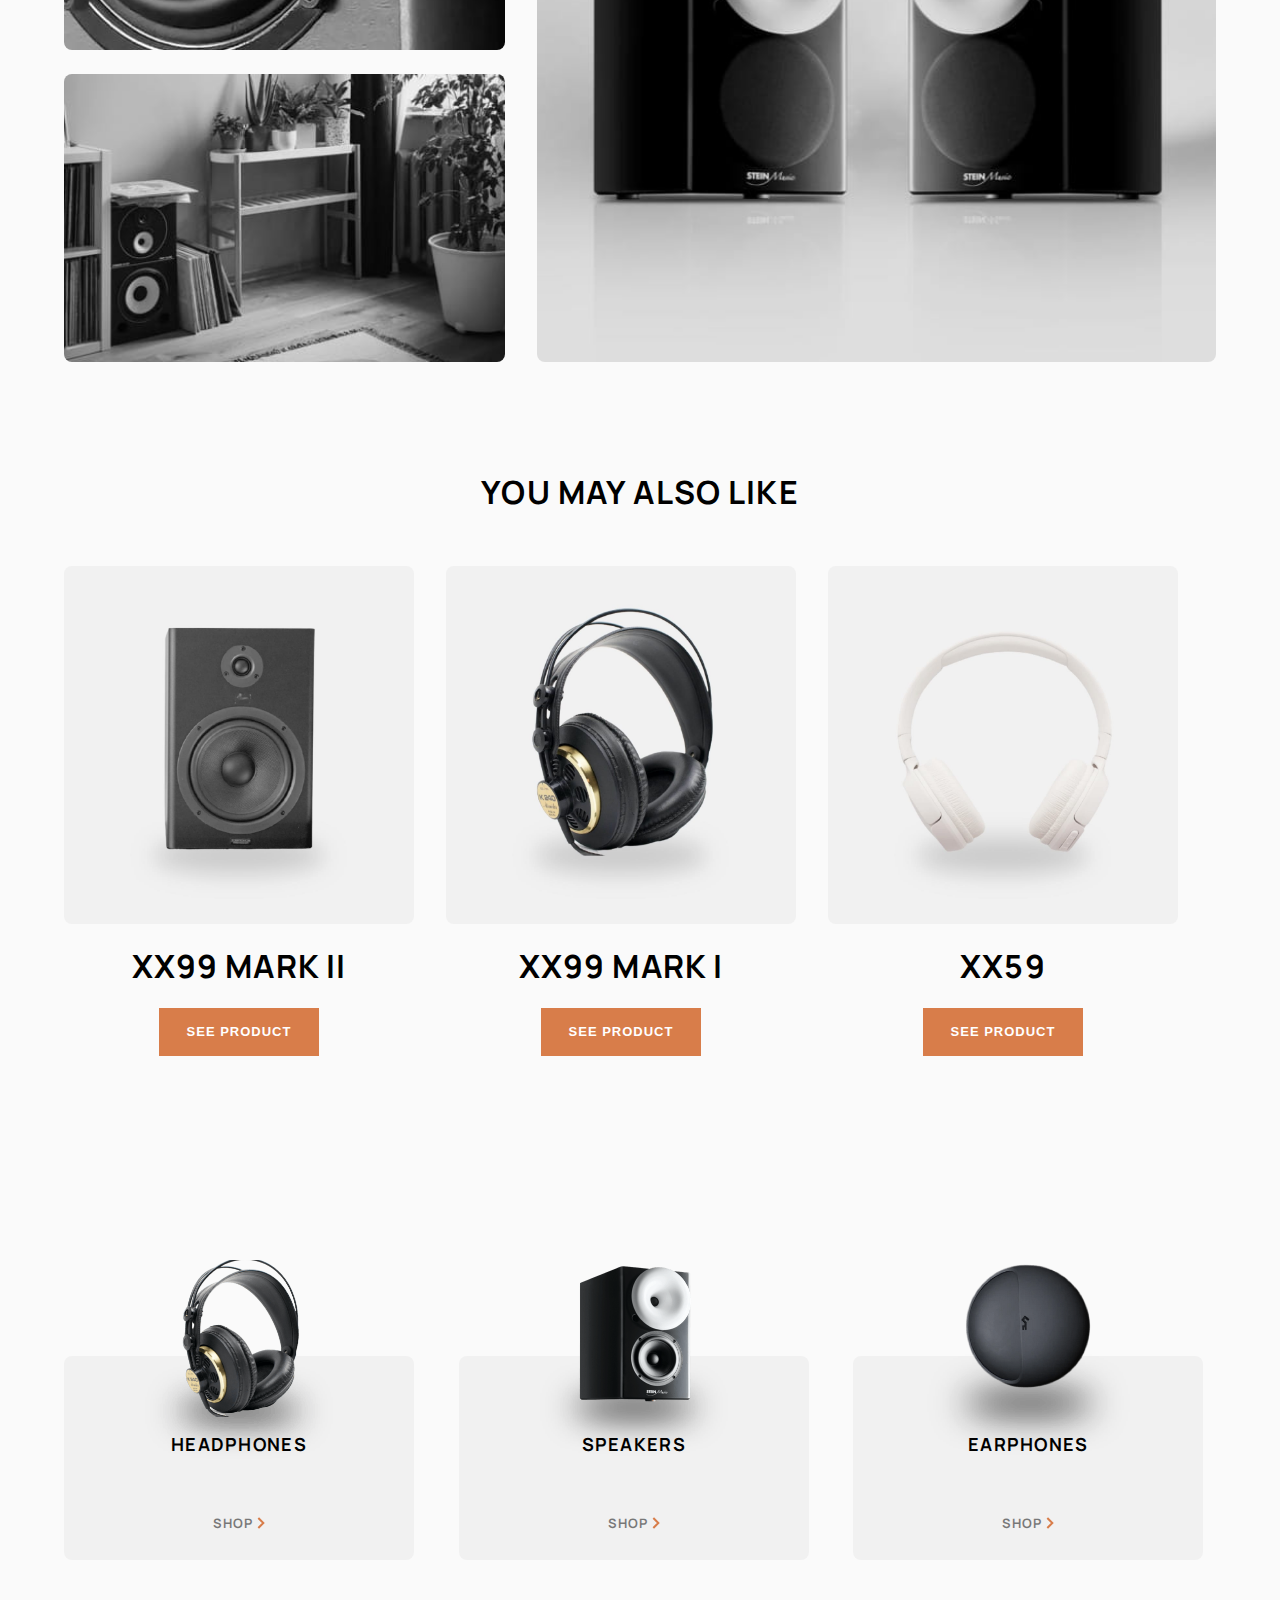
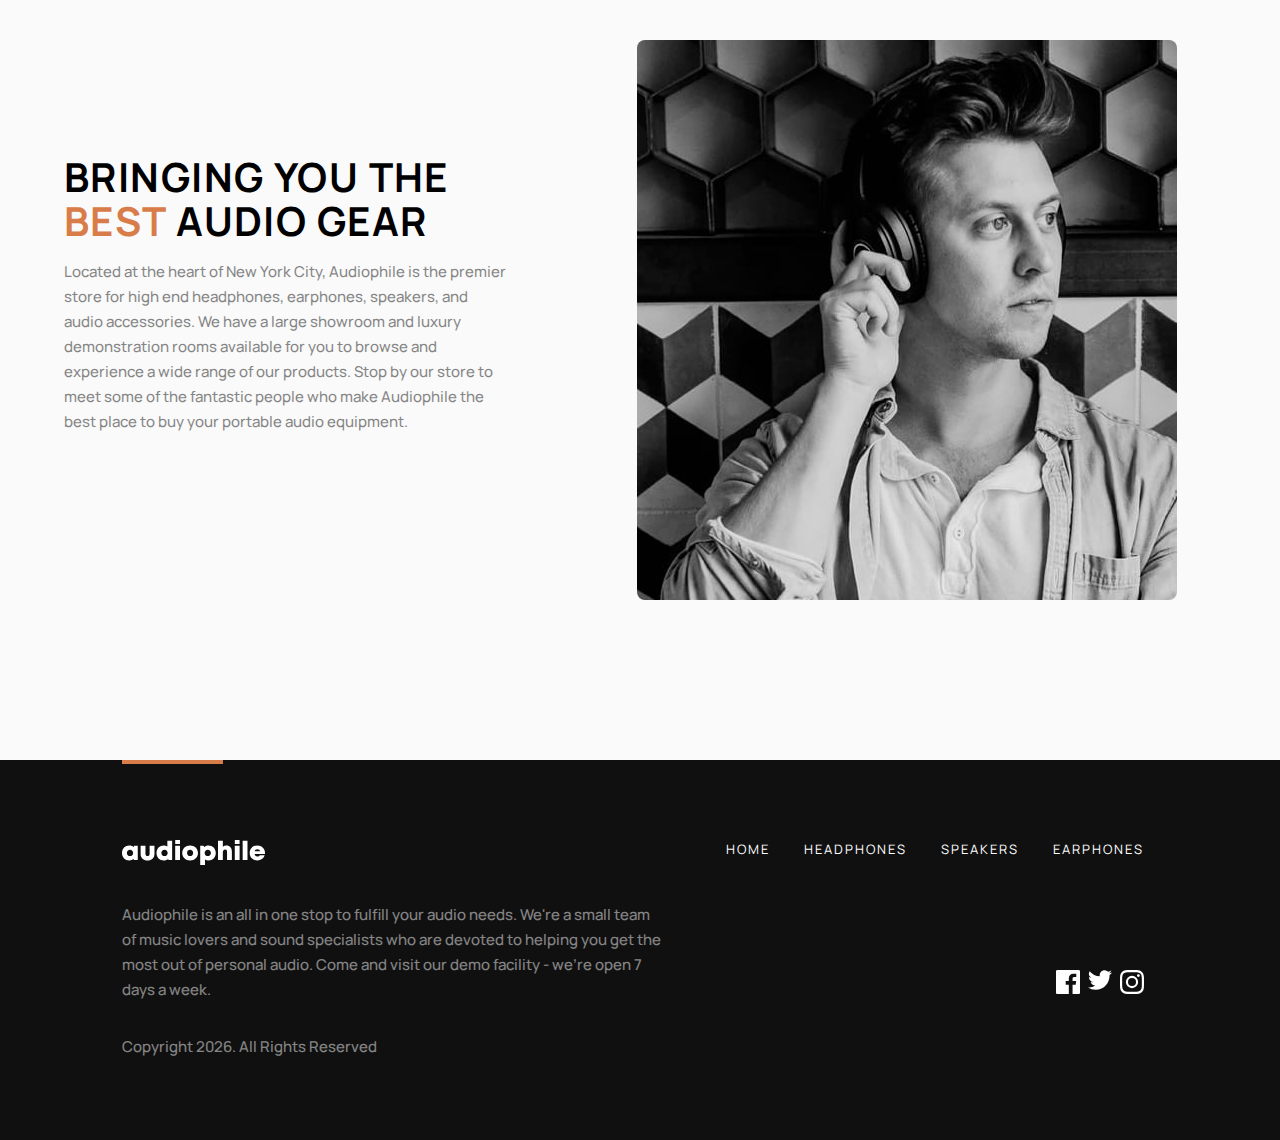
==== commit 314870b0: "updated mobile css" ====
--- a/product-zx9-speaker.html
+++ b/product-zx9-speaker.html
@@ -54,6 +54,8 @@
 
     </div>
     </nav>
+
+    
 
     <main class="product-main">
       <!-- go back -->
--- a/style.css
+++ b/style.css
@@ -21,6 +21,7 @@
   /* neutrals */
   --white: #ffffff;
   --black: #101010;
+  /* paddings */
 }
 
 body {
@@ -30,7 +31,6 @@
 
 /* *******************  navigation  ************************** */
 nav {
-  /* background-color: var(--text-color); */
   display: flex;
   justify-content: space-between;
   padding: 2rem 121.6px;
@@ -129,9 +129,7 @@
   text-transform: uppercase;
   gap: 1rem;
 }
-/* .cart-item-info{
-  vertical-align: middle;
-} */
+
 .cart-item-info h5 {
   font-size: 15px;
   font-style: normal;
@@ -169,7 +167,6 @@
 .cart-article .cart-list-item {
   display: flex;
   justify-content: space-between;
-  /* gap: 1rem; */
 }
 .cart-article .cart-list-item > div {
   display: flex;
@@ -302,8 +299,14 @@
 main {
   display: grid;
   place-content: center;
-  padding: 3rem 165px;
-  width: 100vw;
+  padding: 3rem 121.6px;
+  width: 100%;
+  margin: 0 auto;
+}
+
+main > article {
+  width: 100%;
+  margin: 0 auto;
 }
 
 /* product-list-home */
@@ -536,17 +539,18 @@
   background-color: var(--black);
   color: var(--gray-light);
   display: flex;
-  padding: 3rem;
+  padding: 5rem 121.6px;
   height: 380px;
-  gap: 0 15rem;
+  gap: 0 5vw;
   position: relative;
+  max-width: 100vw;
 }
 .footer-border {
   width: 101px;
   height: 4px;
   background-color: var(--primary-color);
   position: absolute;
-  left: 5%;
+  left: 121.6px;
   top: 0;
 }
 footer a {
@@ -778,7 +782,7 @@
   font-size: 15px;
   font-style: normal;
   font-weight: 500;
-  line-height: 25px; /* 166.667% */
+  line-height: 25px;
   opacity: 0.5;
   width: 554px;
 }
@@ -1009,14 +1013,14 @@
 
 /* ****************************for tablet view******************************** */
 
-@media screen and (min-width: 500px) and (max-width: 800px) {
+@media screen and (min-width:769px) and  (max-width: 1180px) {
   .nav-links {
     display: none;
   }
   nav {
     padding: 2rem;
     position: relative;
-    z-index: 1;
+    z-index: 99;
   }
   .menu-btn {
     display: block;
@@ -1031,42 +1035,34 @@
     right: 0;
     z-index: 9;
     padding: 2rem;
-    transition:  all 0.3s linear;
-  }
-
-  nav div.side-menu .side-links{
-  display: grid;
-  margin-left: 1rem;
-  margin-top: 50px;
-  }
-
-  nav div.side-menu .side-links .nav-link i{
-   margin-right: 1rem;
-   font-size: 1.5rem;
-  }
-  
-
-  nav .remove-menu{
+    transition: all 0.3s linear;
+  }
+
+  nav div.side-menu .side-links {
+    display: grid;
+    margin-left: 1rem;
+    margin-top: 50px;
+  }
+
+  nav div.side-menu .side-links .nav-link i {
+    margin-right: 1rem;
+    font-size: 1.5rem;
+  }
+
+  nav .remove-menu {
     position: absolute;
-    right:2rem;
-  }
-
-  
-nav .remove-menu .bi-x-lg{
-  color: var(--white);
-  cursor: pointer;
-  font-weight: 600;
-  font-size: 20px;
-   
-}
-
-nav .remove-menu .bi-x-lg:hover{
- color: var(--primary-color);
- 
-}
-
-  main {
-    padding: 90px 39px;
+    right: 2rem;
+  }
+
+  nav .remove-menu .bi-x-lg {
+    color: var(--white);
+    cursor: pointer;
+    font-weight: 600;
+    font-size: 20px;
+  }
+
+  nav .remove-menu .bi-x-lg:hover {
+    color: var(--primary-color);
   }
 
   .hero {
@@ -1104,30 +1100,27 @@
     width: 197.212px;
     height: 237px;
     top: 10%;
-    left: 30%;
-    /* right: 50%; */
+    left: 55%;
+    transform: translateX(-50%);
   }
 
   .zx9-speaker-home {
     margin-top: 98px;
     width: 100%;
+    height: 700px;
   }
   .zx9-speaker-home section {
     padding-top: 70%;
-    /* padding-right: 3rem; */
-    margin: 0 auto;
     width: 349px;
     height: 303px;
     text-align: center;
     letter-spacing: 2px;
   }
+
   .zx9-speaker-home section h2 {
     font-size: 56px;
   }
 
-  .zx9-speaker-home {
-    height: 700px;
-  }
   .zx7-speaker-home {
     margin-top: 39px;
     width: 100%;
@@ -1158,15 +1151,6 @@
     margin-bottom: 0;
   }
 
-  /* .best-gear-home section {
-    margin-top: 300px;
-    text-align: center;
-    margin-left: auto;
-    margin-right: auto;
-    width: 100%;
-    grid-area: text;
-  } */
-
   .best-gear-home section {
     margin-top: 0;
     margin-bottom: 0;
@@ -1198,7 +1182,7 @@
 
   footer {
     margin-top: 0;
-    /* width: 100vw; */
+    width: 100vw;
     flex-direction: column;
     position: relative;
     padding: 4rem 2rem;
@@ -1223,87 +1207,175 @@
 }
 
 /* *****************************for mobile portrait view ***************************************/
-@media screen and (max-width: 500px) {
+@media screen and (max-width: 768px)  {
+  .nav-links {
+    display: none;
+  }
+  nav {
+    padding: 2rem;
+    position: relative;
+    z-index: 99;
+  }
+  .menu-btn {
+    display: block;
+  }
+
+  nav div.side-menu {
+    background-color: var(--text-color);
+    height: 450px;
+    position: absolute;
+    top: 0;
+    left: 0;
+    right: 0;
+    z-index: 9;
+    padding: 2rem;
+    transition: all 0.3s linear;
+  }
+
+  nav div.side-menu .side-links {
+    display: grid;
+    margin-left: 1rem;
+    margin-top: 50px;
+  }
+
+  nav div.side-menu .side-links .nav-link i {
+    margin-right: 1rem;
+    font-size: 1.5rem;
+    z-index: inherit;
+  }
+
+  nav .remove-menu {
+    position: absolute;
+    right: 2rem;
+  }
+
+  nav .remove-menu .bi-x-lg {
+    color: var(--white);
+    cursor: pointer;
+    font-weight: 600;
+    font-size: 20px;
+  }
+
+  nav .remove-menu .bi-x-lg:hover {
+    color: var(--primary-color);
+  }
+  .nav-border-bottom {
+    margin: 0 1rem;
+  }
+
+  .logo {
+    position: absolute;
+    left: 35%;
+  }
+
+  .cart-article {
+    display: grid;
+    width: 80vw;
+  }
+
+  .hero {
+    background-image: url("./assets/home/mobile/image-header.jpg");
+  }
+  .hero img {
+    width: 100vw;
+  }
+
+  .hero-content {
+    text-align: center;
+    position: absolute;
+    left: 10vw;
+    width: 85vw;
+    margin-left: 0;
+  }
+
+  .hero-content h1 {
+    font-size: 40px;
+  }
+
+  .nav-border-bottom {
+    width: 85vw;
+  }
+
   main {
     display: grid;
     place-content: center;
-    padding: 0 24px;
-  }
-
-  .logo {
-    position: absolute;
-    left: 35%;
-  }
-
-  .cart-article {
-    display: grid;
-    width: 80vw;
-  }
-
-  .hero {
-    background-image: url("./assets/home/mobile/image-header.jpg");
-  }
-  .hero img {
+    align-items: center;
+    margin: 0 auto;
+    width: 100vw;
+    padding-bottom: 0;
+    margin-bottom: 0;
+  }
+
+  main > article {
     width: 100%;
-  }
-
-  .hero-content {
-    text-align: center;
-    position: absolute;
-    left: 10%;
-    margin-left: 0;
-  }
-
-  .hero-content h1 {
-    font-size: 48px;
-  }
-
-  .nav-border-bottom {
-    width: 85vw;
-  }
+    margin: 0 auto;
+  }
+  /* product list */
+
   .product-list-home {
     display: grid;
     grid-template-columns: 1fr;
-    width: 75%;
-    margin: 0 auto 50px;
+    place-content: center;
+    width: 55%;
+    margin-bottom: 0;
+    height: max-content;
   }
 
   .product-list-home section {
+    width: 100%;
+    height: auto;
     position: relative;
   }
-
-  .zx9-speaker-home {
-    width: 75%;
+  .product-list-home section img.thumbnail {
+    width: 79.916px;
+    height: 120px;
+    margin-top: -2rem;
+  }
+
+  /* speaker */
+  main .zx9-speaker-home {
+    width: 55%;
     height: 700px;
-    margin: 100px auto 30px;
-  }
+    display: grid;
+    place-content: center;
+  }
+
   .zx9-speaker-home img {
     width: 172.248px;
     height: 207px;
-    left: 30%;
-  }
-
-  .zx9-speaker-home section {
-    margin: 30% auto 0;
-  }
+    left: 50%;
+    transform: translateX(-50%);
+  }
+
+  .zx9-info {
+    position: absolute;
+    text-align: center;
+    top: 10%;
+    left: 57%;
+    transform: translateX(-50%);
+  }
+
   .zx9-speaker-home section h2 {
-    font-size: 36px;
+    font-size: 30px;
   }
   .zx9-speaker-home section p {
     font-size: 15px;
   }
-
+  /*  speaker */
   .zx7-speaker-home {
-    width: 75%;
-    margin: 30px auto;
-  }
+    width: 55%;
+    margin-bottom: 5rem;
+  }
+
+  /* earphones */
   .yx1-earphones-home {
     display: grid;
+    grid-template-columns: 1fr;
     grid-template-rows: 1fr 1fr;
-    gap: 30px;
+    gap: 1rem;
     height: 600px;
-    width: 75%;
-    margin: 30px auto;
+    width: 55%;
+    margin: 0 auto;
   }
   .yx1-earphones-home div {
     width: 100%;
@@ -1312,17 +1384,19 @@
   .yx1-earphones-section {
     margin-top: 0;
   }
+
+  /* best gear home */
 
   article.best-gear-home {
     grid-template-columns: 1fr;
     grid-template-areas:
       "image"
       "text";
-    margin-bottom: 80px;
+    place-content: center;
     gap: 30px;
     text-align: center;
-    width: 75%;
-    margin: 60px auto;
+    width: 55%;
+    height: max-content;
   }
 
   .best-gear-home section h2 {
@@ -1330,11 +1404,22 @@
     width: 327px;
   }
 
+  .cart-article {
+    width: 85%;
+   
+  }
+
+  .cart-increase-decrease .add-minus-btn {
+    width: 80px;
+    height: 32px;
+  }
+
   .best-gear-home section {
     grid-area: text;
-    width: 327px;
+    width: 100%;
     text-align: center;
     justify-self: center;
+    margin-top: 0;
   }
 
   .best-gear-home div.audio-gear-img {
@@ -1343,6 +1428,8 @@
     height: 352px;
     margin-bottom: 0;
     grid-area: image;
+    width: 90%;
+    margin: 0 auto;
   }
 
   /* checkout  */
@@ -1404,51 +1491,72 @@
     margin-top: 35%;
     width: 80vw;
   }
-
   /* footer */
   footer {
-    display: grid;
+    position: relative;
+    width: 100%;
+    min-height: 700px;
     padding: 3rem;
-    min-height: 700px;
-    width: 100%;
+    margin-top: 2rem;
     text-align: center;
-    position: relative;
-    place-items: center;
-    padding-bottom: 2rem;
-    margin-top: 200px;
   }
 
   .footer-border {
     width: 101px;
-    left: 42%;
+    left: 50%;
+    transform: translateX(-50%);
   }
 
   .footer-logo {
+    position: absolute;
+    top: 2rem;
+    left: 50%;
+    transform: translateX(-50%);
     margin-bottom: 2rem;
   }
 
   .footer-links {
+    position: absolute;
+    top: 8rem;
+    left: 50%;
+    transform: translateX(-50%);
     display: grid;
+    gap: 2rem;
+    width: max-content;
+    padding: 0;
+    list-style: none;
+    margin: 0;
+  }
+
+  .footer-info {
     position: absolute;
-    top: 20%;
-    place-items: center;
-    text-align: center;
-    width: 90vw;
-  }
-  .footer-info {
-    width: 80vw;
-    margin-top: 50%;
-  }
-  footer .copyright {
-    width: 80vw;
-    padding: 0;
-  }
-
-  /* social links */
+    top: 16rem;
+    left: 50%;
+    transform: translateX(-50%);
+    width: 80%;
+    max-width: 600px;
+    margin: 2rem 0;
+  }
+
   .social-links-footer {
     position: absolute;
-    top: 75%;
+    top: 24rem;
+    left: 50%;
+    transform: translateX(-50%);
+    display: flex;
+    justify-content: center;
+    width: 100%;
+    gap: 1rem;
+    margin-top: 2rem;
+  }
+
+  footer .copyright {
+    position: absolute;
+    bottom: 2rem;
+    left: 50%;
+    transform: translateX(-50%);
     width: 80%;
-    justify-content: center;
-  }
-}
+    max-width: 600px;
+    margin-top: 1rem;
+  }
+}
--- a/css/pages.css
+++ b/css/pages.css
@@ -1,1195 +1,1086 @@
-
-:root{
-    /* base colors - body and typography*/
-    --gray-dark:#F1F1F1;
-    --gray-light:#FAFAFA;
-    --text-color:#000000;
-
-    /* primary colors */
-   --primary-color:#D87D4A;  
-   --primary-color-light:#FBAF85;
-
-   /* neutrals */
-   --white:#FFFFFF;
-   --black:#101010;
-
+:root {
+  /* base colors - body and typography*/
+  --gray-dark: #f1f1f1;
+  --gray-light: #fafafa;
+  --text-color: #000000;
+
+  /* primary colors */
+  --primary-color: #d87d4a;
+  --primary-color-light: #fbaf85;
+
+  /* neutrals */
+  --white: #ffffff;
+  --black: #101010;
+}
+
+h1 {
+  font-size: 40px;
+  text-transform: uppercase;
+}
+h2 {
+  font-size: 40px;
+  text-transform: uppercase;
+}
+
+.page-nav {
+  background-color: var(--text-color);
+  color: var(--white);
+}
+
+.page-border-bottom {
+  width: 85vw;
+  height: 0.1px;
+  background-color: var(--white);
+  opacity: 0.2;
+  margin: 0 7.5rem;
+  position: relative;
+  z-index: 1;
+}
+
+div #go-back {
+  color: var(--text-color);
+  opacity: 0.5;
+  text-transform: capitalize;
+}
+div #go-back:hover {
+  color: var(--primary-color);
+}
+.go-back-container {
+  place-self: start;
+}
+
+/* ******************************page hero************************************************ */
+.page-hero {
+  color: var(--white);
+  background-color: var(--text-color);
+  height: 250px;
+  display: flex;
+  align-items: center;
+  justify-content: center;
+  margin-bottom: 3rem;
+}
+
+
+
+/* ************************Page product section************************ */
+
+article.page-product {
+  display: flex;
+  gap: 8rem;
+  width: 100%;
+  margin-bottom: 7rem;
+  height: 560px;
+}
+
+article.page-product button {
+  margin-top: 2rem;
+}
+
+.page-product p {
+  color: var(--black);
+  padding-top: 1rem;
+  font-size: 15px;
+  font-style: normal;
+  font-weight: 500;
+  line-height: 25px;
+  opacity: 0.5;
+}
+.page-product h2 {
+  font-style: normal;
+  font-weight: 700;
+  line-height: 44px; /* 110% */
+  letter-spacing: 1.429px;
+  text-transform: uppercase;
+}
+
+.page-product-info {
+  margin-top: 10%;
+  width: 445px;
+}
+
+.page-product h5 {
+  color: var(--primary-color);
+  font-size: 14px;
+  font-style: normal;
+  font-weight: 400;
+  line-height: normal;
+  letter-spacing: 10px;
+  text-transform: uppercase;
+}
+
+.page-product-img {
+  background-repeat: no-repeat;
+  background-size: cover;
+  background-position: center;
+  border-radius: 8px;
+  width: 540px;
+}
+/* headphones Links */
+.xx99-2-img {
+  background-image: url("../assets/product-xx99-mark-two-headphones/desktop/image-category-page-preview.jpg");
+}
+
+.xx99-img {
+  background-image: url("../assets/product-xx99-mark-one-headphones/desktop/image-product.jpg");
+}
+
+.xx59-img {
+  background-image: url("../assets/product-xx59-headphones/desktop/image-product.jpg");
+}
+.markII-img {
+  background-image: url("../assets/product-xx99-mark-two-headphones/desktop/image-product.jpg");
+}
+/* Speakers */
+.zx9-speaker-img {
+  background-image: url("../assets/product-zx9-speaker/desktop/image-product.jpg");
+}
+
+.zx7-img {
+  background-image: url("../assets/product-zx7-speaker/desktop/image-product.jpg");
+}
+/* earphones */
+.yx1-img {
+  background-image: url("../assets/product-yx1-earphones/desktop/image-product.jpg");
+}
+
+.audio-gear-img {
+  background-image: url("../assets/shared/desktop/image-best-gear.jpg");
+}
+/******************************** Page List************************* */
+
+.product-list-home#page-list {
+  gap: 2rem;
+  margin-bottom: 7rem;
+}
+
+#page-list section {
+  width: 350px;
+  height: 204px;
+}
+
+.product-list-home#page-list section .thumbnail {
+  height: 220px;
+  width: 220px;
+  object-fit: cover;
+  object-position: center;
+  margin-top: -4rem;
+}
+
+#page-list {
+  margin-top: 8rem;
+}
+
+/********************products **************************/
+
+#section-product .price {
+  padding-bottom: 1rem;
+  font-size: 18px;
+  font-style: normal;
+  font-weight: 700;
+  line-height: normal;
+  letter-spacing: 1.286px;
+  text-transform: uppercase;
+}
+#section-product {
+  margin-top: 2rem;
+}
+#section-product h5 {
+  font-size: 12px;
+  font-style: normal;
+  font-weight: 400;
+  line-height: normal;
+  letter-spacing: 8.571px;
+  text-transform: uppercase;
+  padding-bottom: 1rem;
+}
+.add-to-cart {
+  width: 85%;
+  display: flex;
+  gap: 1rem;
+}
+
+.add-minus-btn {
+  display: flex;
+  justify-content: space-between;
+  align-items: center;
+  padding: 1rem 1.5rem;
+  width: 120px;
+}
+.increase,
+.decrease {
+  color: var(--black);
+  opacity: 0.5;
+}
+.increase:hover {
+  color: var(--primary-color);
+  opacity: 1;
+}
+
+.decrease:hover {
+  color: var(--primary-color);
+  opacity: 1;
+}
+
+article.features-section {
+  display: flex;
+  gap: 8rem;
+  margin-top: 3rem;
+}
+.features {
+  width: 55%;
+}
+
+article.features-section h2 {
+  padding-bottom: 2rem;
+  color: var(--text-color);
+  font-size: 32px;
+  font-style: normal;
+  font-weight: 700;
+  line-height: 36px;
+  letter-spacing: 1.143px;
+  text-transform: uppercase;
+}
+
+.features-section p {
+  color: var(--black);
+  padding-top: 1rem;
+  font-size: 15px;
+  font-style: normal;
+  font-weight: 500;
+  line-height: 25px;
+  opacity: 0.5;
+}
+
+.features-section h4 {
+  color: gray;
+  padding-top: 1rem;
+  font-size: 15px;
+  font-style: normal;
+  font-weight: 500;
+  line-height: 25px;
+  text-transform: capitalize;
+}
+
+section.in-box h4 span.times {
+  color: var(--primary-color);
+  padding-right: 1rem;
+  font-size: 15px;
+  font-style: normal;
+  font-weight: 700;
+  line-height: 25px;
+}
+/* product images */
+.zx7-spk-img {
+  background-image: url("../assets/product-zx7-speaker/desktop/image-category-page-preview.jpg");
+}
+
+.zx9-spk-img {
+  background-image: url("../assets/product-zx9-speaker/desktop/image-category-page-preview.jpg");
+}
+.yx1-earphones-img {
+  background-image: url("../assets/product-yx1-earphones/desktop/image-category-page-preview.jpg");
+}
+.markI-img {
+  background-image: url("../assets/product-xx99-mark-one-headphones/desktop/image-category-page-preview.jpg");
+}
+
+/* Gallery */
+.gallery {
+  display: flex;
+  gap: 2rem;
+  width: 100%;
+  height: 600px;
+  margin-top: 7rem;
+  margin-bottom: 7rem;
+}
+.left-gallery {
+  display: grid;
+  gap: 1.5rem;
+  width: 65%;
+}
+
+.gall-img {
+  background-repeat: no-repeat;
+  background-size: cover;
+  background-position: center;
+  border-radius: 8px;
+  width: 100%;
+}
+/* xx59 */
+.left-gallery-img1 {
+  background-image: url("../assets/product-xx59-headphones/desktop/image-gallery-1.jpg");
+}
+.left-gallery-img2 {
+  background-image: url("../assets/product-xx59-headphones/desktop/image-gallery-2.jpg");
+}
+
+.right-gallery {
+  background-image: url("../assets/product-xx59-headphones/desktop/image-gallery-3.jpg");
+}
+
+/* gallery zx7 */
+.left-gallery-img1-zx7 {
+  background-image: url("../assets/product-zx7-speaker/desktop/image-gallery-1.jpg");
+}
+.left-gallery-img2-zx7 {
+  background-image: url("../assets/product-zx7-speaker/desktop/image-gallery-2.jpg");
+}
+
+.right-gallery-zx7 {
+  background-image: url("../assets/product-zx7-speaker/desktop/image-gallery-3.jpg");
+}
+
+/* gallery zx9 */
+.left-gallery-img1-zx9 {
+  background-image: url("../assets/product-zx9-speaker/desktop/image-gallery-1.jpg");
+}
+.left-gallery-img2-zx9 {
+  background-image: url("../assets/product-zx9-speaker/desktop/image-gallery-2.jpg");
+}
+
+.right-gallery-zx9 {
+  background-image: url("../assets/product-zx9-speaker/desktop/image-gallery-3.jpg");
+}
+/* gallery earphones */
+.left-gallery-img1-earphones {
+  background-image: url("../assets/product-yx1-earphones/desktop/image-gallery-1.jpg");
+}
+.left-gallery-img2-earphones {
+  background-image: url("../assets/product-yx1-earphones/desktop/image-gallery-2.jpg");
+}
+
+.right-gallery-earphones {
+  background-image: url("../assets/product-yx1-earphones/desktop/image-gallery-3.jpg");
+}
+/* gallery mark I headphones */
+.left-gallery-img1-markI {
+  background-image: url("../assets/product-xx99-mark-one-headphones/desktop/image-gallery-1.jpg");
+}
+.left-gallery-img2-markI {
+  background-image: url("../assets/product-xx99-mark-one-headphones/desktop/image-gallery-2.jpg");
+}
+
+.right-gallery-markI {
+  background-image: url("../assets/product-xx99-mark-one-headphones/desktop/image-gallery-3.jpg");
+}
+/* gallery mark II headphones */
+.left-gallery-img1-markII {
+  background-image: url("../assets/product-xx99-mark-two-headphones/desktop/image-gallery-1.jpg");
+}
+.left-gallery-img2-markII {
+  background-image: url("../assets/product-xx99-mark-two-headphones/desktop/image-gallery-2.jpg");
+}
+
+.right-gallery-markII {
+  background-image: url("../assets/product-xx99-mark-two-headphones/desktop/image-gallery-3.jpg");
+}
+/* also like */
+.also-like {
+  display: flex;
+  height: 550px;
+  width: 90vw;
+  margin-bottom: 5rem;
+  gap: 2rem;
+}
+.also-like-header {
+  text-align: center;
+  margin-bottom: 3.5rem;
+}
+.also-like-header h2 {
+  color: var(--text-color);
+  font-size: 32px;
+  font-style: normal;
+  font-weight: 700;
+  line-height: 36px;
+  letter-spacing: 1.143px;
+  text-transform: uppercase;
+}
+.also-like section {
+  text-align: center;
+}
+.also-like-info h2 {
+  padding: 1.5rem 0;
+  color: var(--text-color);
+  font-size: 32px;
+  font-style: normal;
+  font-weight: 700;
+  line-height: 36px;
+  letter-spacing: 1.143px;
+  text-transform: uppercase;
+}
+.also-img {
+  background-repeat: no-repeat;
+  background-size: cover;
+  background-position: center;
+  border-radius: 8px;
+  width: 350px;
+  height: 65%;
+}
+
+.also-like-markII {
+  background-image: url("../assets/product-xx99-mark-two-headphones/desktop/image-category-page-preview.jpg");
+}
+.also-like-markI {
+  background-image: url("../assets/product-xx99-mark-one-headphones/desktop/image-category-page-preview.jpg");
+}
+.also-like-zx9 {
+  background-image: url("../assets/product-zx9-speaker/desktop/image-category-page-preview.jpg");
+}
+.also-like-xx59 {
+  background-image: url("../assets/product-xx59-headphones/desktop/image-category-page-preview.jpg");
+}
+.also-like-zx7 {
+  background-image: url("../assets/product-zx7-speaker/desktop/image-category-page-preview.jpg");
+}
+
+article#product-list {
+  width: 80vw;
+}
+
+footer {
+  margin: 0;
+}
+
+/* ****************************for tablet view******************************** */
+
+@media screen and (min-width: 769px) and (max-width: 1180px) {
+  .page-border-bottom {
+    width: 90vw;
+    margin: 0 2rem;
+  }
+  /* Page hero */
+  .page-hero {
+    padding-left: 30%;
+    padding-right: 30%;
+  }
+
+
+nav{
+  padding-left: 4rem;
+  padding-right: 4rem;
+}
+
+  /* Page product */
+  article.page-product {
+    display: grid;
+    gap: 0.5rem;
+    height: max-content;
+  }
+
+
+  .page-product-info {
+    margin-top: 1rem;
+    width: 70%;
+    text-align: center;
+    justify-self: center;
+  }
+
+  main.product-main article {
+    width: 100%;
+    margin: 0 auto;
    
-}
-
-
- h1{
-    font-size: 40px;
+  }
+
+  .page-product-img {
+    border-radius: 8px;
+    width: 100%;
+    height: 352px;
+    
+  }
+
+  /* Headphones */
+  .xx99-2-img {
+    background-image: url("../assets/product-xx99-mark-two-headphones/tablet/image-category-page-preview.jpg");
+  }
+
+  .xx99-img {
+    background-image: url("../assets/product-xx99-mark-one-headphones/tablet/image-product.jpg");
+  }
+
+  .xx59-img {
+    background-image: url("../assets/product-xx59-headphones/tablet/image-product.jpg");
+  }
+
+  /* Speakers */
+  .zx9-speaker-img {
+    background-image: url("../assets/product-zx9-speaker/tablet/image-product.jpg");
+  }
+
+  .zx7-img {
+    background-image: url("../assets/product-zx7-speaker/tablet/image-product.jpg");
+  }
+  /* earphones */
+  .yx1-img {
+    background-image: url("../assets/product-yx1-earphones/tablet/image-product.jpg");
+  }
+
+  .audio-gear-img {
+    background-image: url("../assets/shared/tablet/image-best-gear.jpg");
+  }
+  /******************************** Page List************************* */
+
+
+  article.page-product.reverse-div {
+    display: grid;
+    grid-template-areas:
+      "image"
+      "text";
+  }
+
+  .reverse-text {
+    grid-area: text;
+  }
+  .reverse-img {
+    grid-area: image;
+  }
+
+  /********************products **************************/
+
+  #section-product .price {
+    padding-bottom: 1rem;
+  }
+  #section-product {
+    display: flex;
+    height: max-content;
+    gap: 1rem;
+    margin-top: 2rem;
+    margin-bottom: 3rem;
+    justify-content: center;
+    width: 100%;
+  }
+
+  #section-product .page-product-img {
+    width: 100%;
+    height: auto;
+  }
+  #section-product .page-product-info {
+    width: 339px;
+    text-align: start;
+  }
+  #section-product .page-product-info h2 {
+    font-size: 28px;
+    font-style: normal;
+    font-weight: 700;
+    line-height: 32px;
+    letter-spacing: 1px;
     text-transform: uppercase;
+  }
+
+  article.features-section {
+    display: grid;
+    gap: 1rem;
+    width: 100%;
+    place-content: center;
+    margin: 0 auto;
+    height: max-content;
+  }
+  .features {
+    width: 100%;
     
-}
-h2{
-    font-size: 40px;
+  }
+
+  #page-list section{
+    width: 100%;
+    place-content: center;
+    margin: 0 auto;
+  }
+
+  #page-list.product-list-home {
+    gap: 1rem;
+  }
+
+  article.features-section h2 {
+    padding-bottom: 0.5rem;
+    color: var(--text-color);
+    font-size: 32px;
+    font-style: normal;
+    font-weight: 700;
+    line-height: 36px;
+    letter-spacing: 1.143px;
     text-transform: uppercase;
-}
-
-
-.page-nav{
-    background-color:var(--text-color) ;
-    color: var(--white);
-}
-
-.page-border-bottom{
-    width: 85vw;
-    height: 0.1px;
-    background-color: var(--white);
-    opacity: 0.2;
-    margin: 0 7.5rem;
-    position: relative;
-    z-index: 1; 
-}
-
-div #go-back{
-    color: var(--text-color);
+  }
+
+  .features-section p {
+    color: var(--black);
+    padding-top: 0.2rem;
+    font-size: 15px;
+    font-style: normal;
+    font-weight: 500;
+    line-height: 25px;
     opacity: 0.5;
-    text-transform: capitalize;
-    
-}
-div #go-back:hover{
-    color: var(--primary-color);
-}
-.go-back-container{
-    place-self: start;
-}
-
-
-/* ******************************page hero************************************************ */
-.page-hero{
-    color: var(--white);
-    background-color: var(--text-color);
-    height: 250px;
-    padding: 6rem  45%;
-    margin-bottom: 3rem;
-}
-
-main.main-page{
-    padding-left: 5rem;
-    padding-right: 5rem;
-}
-
-
-
-/* ************************Page product section************************ */
-
-article.page-product{
-    display: flex;
-    gap: 8rem;
-    width: 100%;
-    margin-bottom: 7rem;
-    height: 560px;
-}
-
-article.page-product button{
-    margin-top: 2rem;
-}
-
-
-
-.page-product p{
+  }
+
+  .features-section h4 {
     color: var(--black);
     padding-top: 1rem;
     font-size: 15px;
     font-style: normal;
     font-weight: 500;
-    line-height: 25px; 
+    line-height: 20px;
     opacity: 0.5;
-        
-}
-.page-product h2{
-    font-style: normal;
-    font-weight: 700;
-    line-height: 44px; /* 110% */
-    letter-spacing: 1.429px;
-    text-transform: uppercase;
-    }
-
-
-.page-product-info{
-margin-top: 10%;
-width: 445px;
-
-}
-
-.page-product h5{
-    color: var(--primary-color);
-    font-size: 14px;
-    font-style: normal;
-    font-weight: 400;
-    line-height: normal;
-    letter-spacing: 10px;
-    text-transform: uppercase;
-}
-
- .page-product-img{
-    background-repeat:no-repeat;
-    background-size: cover;
-    background-position: center;
-    border-radius: 8px;
-    width: 540px;
-
-}
-/* headphones Links */
-.xx99-2-img{
-     background-image: url('../assets/product-xx99-mark-two-headphones/desktop/image-category-page-preview.jpg');
-
-}
-
-.xx99-img{
- background-image: url('../assets/product-xx99-mark-one-headphones/desktop/image-product.jpg');
-  
-}
-
-.xx59-img{
-     background-image: url('../assets/product-xx59-headphones/desktop/image-product.jpg');
+  }
+
+  section.in-box {
+    position: relative;
    
-
-}
-.markII-img{
-    background-image: url('../assets/product-xx99-mark-two-headphones/desktop/image-product.jpg');
-}
-/* Speakers */
-.zx9-speaker-img{
-     background-image: url('../assets/product-zx9-speaker/desktop/image-product.jpg');
-
-}
-
-
-.zx7-img{
-     background-image: url('../assets/product-zx7-speaker/desktop/image-product.jpg');
-   
-
-}
-/* earphones */
-.yx1-img{
-     background-image: url('../assets/product-yx1-earphones/desktop/image-product.jpg');
-}
-
-.audio-gear-img{
-     background-image: url('../assets/shared/desktop/image-best-gear.jpg');
-   
-}
-/******************************** Page List************************* */
-
-.product-list-home#page-list{
- gap: 2rem;
- margin-bottom: 7rem;
-}
-
-#page-list section{
-    width: 350px;
-    height: 204px;
-}
-
-.product-list-home#page-list section .thumbnail{
-    height: 220px;
-    width: 220px;
-    object-fit: cover;
-    object-position: center;
-    margin-top: -4rem;
-}
-
-#page-list{
-    margin-top: 8rem;
-}
-
-/********************products **************************/
-main.product-main{
-    width: 100vw;
-    margin-left: 3.75rem;
-   place-items: start;
-   
-}
-#section-product .price{
-    padding-bottom: 1rem;
-    font-size: 18px;
-    font-style: normal;
-    font-weight: 700;
-    line-height: normal;
-    letter-spacing: 1.286px;
-    text-transform: uppercase;
-        
-}
-#section-product{
-    margin-top: 2rem;
-}
-#section-product h5{
-    font-size: 12px;
-    font-style: normal;
-    font-weight: 400;
-    line-height: normal;
-    letter-spacing: 8.571px;
-    text-transform: uppercase;
-    padding-bottom: 1rem;
-}
-.add-to-cart{
-    width: 85%;
+  }
+
+  section.in-box div {
+    position: absolute;
+    top: 0;
+    left: 50%;
+    margin: -0.5rem;
+    padding: 0;
+  }
+
+  /* Gallery */
+  .gallery {
+    width: 100%;
+    gap: 1rem;
+    place-content: center;
+    margin: 0 auto;
+    margin-top: 20rem;
+    margin-bottom: 5rem;
+
+  }
+  .left-gallery {
+    gap: 1rem;
+  }
+
+  .left-gallery-img1,
+  .left-gallery-img2,
+  .right-gallery {
+    width: 100%;
+  }
+
+  .left-gallery-img1 {
+    background-image: url("../assets/product-xx59-headphones/tablet/image-gallery-1.jpg");
+  }
+  .left-gallery-img2 {
+    background-image: url("../assets/product-xx59-headphones/tablet/image-gallery-2.jpg");
+  }
+
+  .right-gallery {
+    background-image: url("../assets/product-xx59-headphones/tablet/image-gallery-3.jpg");
+  }
+
+  /* gallery zx7 */
+  .left-gallery-img1-zx7 {
+    background-image: url("../assets/product-zx7-speaker/tablet/image-gallery-1.jpg");
+  }
+  .left-gallery-img2-zx7 {
+    background-image: url("../assets/product-zx7-speaker/tablet/image-gallery-2.jpg");
+  }
+
+  .right-gallery-zx7 {
+    background-image: url("../assets/product-zx7-speaker/tablet/image-gallery-3.jpg");
+  }
+  /* gallery zx9 */
+  .left-gallery-img1-zx9 {
+    background-image: url("../assets/product-zx9-speaker/tablet/image-gallery-1.jpg");
+  }
+  .left-gallery-img2-zx9 {
+    background-image: url("../assets/product-zx9-speaker/tablet/image-gallery-2.jpg");
+  }
+
+  .right-gallery-zx9 {
+    background-image: url("../assets/product-zx9-speaker/tablet/image-gallery-3.jpg");
+  }
+  /* gallery earphones */
+  .left-gallery-img1-earphones {
+    background-image: url("../assets/product-yx1-earphones/tablet/image-gallery-1.jpg");
+  }
+  .left-gallery-img2-earphones {
+    background-image: url("../assets/product-yx1-earphones/tablet/image-gallery-2.jpg");
+  }
+
+  .right-gallery-earphones {
+    background-image: url("../assets/product-yx1-earphones/tablet/image-gallery-3.jpg");
+  }
+  /* gallery mark I headpones */
+  .left-gallery-img1-markI {
+    background-image: url("../assets/product-xx99-mark-one-headphones/tablet/image-gallery-1.jpg");
+  }
+  .left-gallery-img2-markI {
+    background-image: url("../assets/product-xx99-mark-one-headphones/tablet/image-gallery-2.jpg");
+  }
+
+  .right-gallery-markI {
+    background-image: url("../assets/product-xx99-mark-one-headphones/tablet/image-gallery-3.jpg");
+  }
+  /* gallery mark II headphones */
+  .left-gallery-img1-markII {
+    background-image: url("../assets/product-xx99-mark-two-headphones/tablet/image-gallery-1.jpg");
+  }
+  .left-gallery-img2-markII {
+    background-image: url("../assets/product-xx99-mark-two-headphones/tablet/image-gallery-2.jpg");
+  }
+
+  .right-gallery-markII {
+    background-image: url("../assets/product-xx99-mark-two-headphones/tablet/image-gallery-3.jpg");
+  }
+  /* also like */
+  .also-like {
     display: flex;
-    gap: 1rem;
-}
-
-.add-minus-btn{
-    display: flex;
-    justify-content: space-between;
-    align-items: center;
-    padding: 1rem 1.5rem;
-    width: 120px;
-    
-}
-.increase ,.decrease {
-    color: var(--black);
-    opacity: 0.5;
-
-    
-}
-.increase:hover{
-    color: var(--primary-color);
-    opacity: 1;
-}
-
-.decrease:hover{
-    color: var(--primary-color);
-    opacity: 1;
-}
-
-article.features-section{
-    display: flex;
-    gap: 8rem;
-    margin-top: 3rem;
-}
-.features{
-    width: 55%;
-}
-
-article.features-section h2{
-    padding-bottom: 2rem;
-    color: var(--text-color);
-    font-size: 32px;
-    font-style: normal;
-    font-weight: 700;
-    line-height: 36px; 
-    letter-spacing: 1.143px;
-    text-transform: uppercase;
-    }
-
-.features-section p{
-    color: var(--black);
-    padding-top: 1rem;
-    font-size: 15px;
-    font-style: normal;
-    font-weight: 500;
-    line-height: 25px; 
-    opacity: 0.5;
-}
-
-.features-section h4{
-    color: gray;
-    padding-top: 1rem;
-    font-size: 15px;
-    font-style: normal;
-    font-weight: 500;
-    line-height: 25px; 
-    /* opacity: 0.5; */
-     text-transform: capitalize;
-}
-
-
-section.in-box h4 span.times{
-    color: var(--primary-color);
-    padding-right: 1rem;
-    font-size: 15px;
-    font-style: normal;
-    font-weight: 700;
-    line-height: 25px;
-   
-}
-/* product images */
-.zx7-spk-img{
-  background-image: url('../assets/product-zx7-speaker/desktop/image-category-page-preview.jpg')
-}
-
-.zx9-spk-img{
-  background-image: url('../assets/product-zx9-speaker/desktop/image-category-page-preview.jpg')
-}
-.yx1-earphones-img{
-     background-image: url('../assets/product-yx1-earphones/desktop/image-category-page-preview.jpg')
-}
-.markI-img{
-     background-image: url('../assets/product-xx99-mark-one-headphones/desktop/image-category-page-preview.jpg')
-}
-
-
-/* Gallery */
-.gallery{
-    display: flex;
-    gap: 2rem;
-    width: 85vw;
-    height: 600px;
-    margin-top: 7rem;
-    margin-bottom: 7rem;
-    justify-content: start;
-}
-.left-gallery{
-    display: grid;
-    gap: 1.5rem;
-    width: 65%;
-}
-
-.gall-img{
-    background-repeat:no-repeat;
-    background-size: cover;
-    background-position: center;
-    border-radius: 8px;
-    width: 100%;
-}
-/* xx59 */
-.left-gallery-img1{
-     background-image: url('../assets/product-xx59-headphones/desktop/image-gallery-1.jpg');
-    
-
-}
-.left-gallery-img2{
-  background-image: url('../assets/product-xx59-headphones/desktop/image-gallery-2.jpg');
-  
-}
-
-.right-gallery{
-     background-image: url('../assets/product-xx59-headphones/desktop/image-gallery-3.jpg');
-     
-}
-
-/* gallery zx7 */
-.left-gallery-img1-zx7{
-     background-image: url('../assets/product-zx7-speaker/desktop/image-gallery-1.jpg');
-    
-
-}
-.left-gallery-img2-zx7{
-   background-image: url('../assets/product-zx7-speaker/desktop/image-gallery-2.jpg');
-  
-}
-
-.right-gallery-zx7{
-     background-image: url('../assets/product-zx7-speaker/desktop/image-gallery-3.jpg');
-     
-}
-
-/* gallery zx9 */
-.left-gallery-img1-zx9{
-     background-image: url('../assets/product-zx9-speaker/desktop/image-gallery-1.jpg');
-    
-
-}
-.left-gallery-img2-zx9{
-   background-image: url('../assets/product-zx9-speaker/desktop/image-gallery-2.jpg');
-  
-}
-
-.right-gallery-zx9{
-     background-image: url('../assets/product-zx9-speaker/desktop/image-gallery-3.jpg');
-     
-}
-/* gallery earphones */
-.left-gallery-img1-earphones{
-     background-image: url('../assets/product-yx1-earphones/desktop/image-gallery-1.jpg');
-    
-
-}
-.left-gallery-img2-earphones{
-   background-image: url('../assets/product-yx1-earphones/desktop/image-gallery-2.jpg');
-  
-}
-
-.right-gallery-earphones{
-     background-image: url('../assets/product-yx1-earphones/desktop/image-gallery-3.jpg');
-     
-}
-/* gallery mark I headpones */
-.left-gallery-img1-markI{
-     background-image: url('../assets/product-xx99-mark-one-headphones/desktop/image-gallery-1.jpg');
-    
-
-}
-.left-gallery-img2-markI{
-   background-image: url('../assets/product-xx99-mark-one-headphones/desktop/image-gallery-2.jpg');
-  
-}
-
-.right-gallery-markI{
-     background-image: url('../assets/product-xx99-mark-one-headphones/desktop/image-gallery-3.jpg');
-     
-}
-/* gallery mark II headphones */
-.left-gallery-img1-markII{
-     background-image: url('../assets/product-xx99-mark-two-headphones/desktop/image-gallery-1.jpg');
-    
-
-}
-.left-gallery-img2-markII{
-   background-image: url('../assets/product-xx99-mark-two-headphones/desktop/image-gallery-2.jpg');
-  
-}
-
-.right-gallery-markII{
-     background-image: url('../assets/product-xx99-mark-two-headphones/desktop/image-gallery-3.jpg');
-     
-}
-/* also like */
-.also-like{
-    display: flex;
-     height: 550px;
-     width: 90vw;
+    height: 350px;
+    width: 100%;
+    justify-content: center;
     margin-bottom: 5rem;
-    gap: 2rem;
-}
-.also-like-header {
-   text-align: center;
-   margin-bottom: 3.5rem;
-  
-}
-.also-like-header h2{
-    color: var(--text-color);
-    font-size: 32px;
-    font-style: normal;
-    font-weight: 700;
-    line-height: 36px; 
-    letter-spacing: 1.143px;
-    text-transform: uppercase;
-}
-.also-like section{
     text-align: center;
    
-}
-.also-like-info h2{
-    padding: 1.5rem  0;
-      color: var(--text-color);
-    font-size: 32px;
-    font-style: normal;
-    font-weight: 700;
-    line-height: 36px; 
-    letter-spacing: 1.143px;
-    text-transform: uppercase;
-}
-.also-img{
-    background-repeat:no-repeat;
-    background-size: cover;
-    background-position: center;
-    border-radius: 8px;
-    width: 350px;
-    height: 65%;
-}
-
-.also-like-markII{
-      background-image: url('../assets/product-xx99-mark-two-headphones/desktop/image-category-page-preview.jpg');
-}
-.also-like-markI{
-      background-image: url('../assets/product-xx99-mark-one-headphones/desktop/image-category-page-preview.jpg');
-}
-.also-like-zx9{
-      background-image: url('../assets/product-zx9-speaker/desktop/image-category-page-preview.jpg');
-      
-}
-.also-like-xx59{
-      background-image: url('../assets/product-xx59-headphones/desktop/image-category-page-preview.jpg');
-}
-.also-like-zx7{
-    background-image: url('../assets/product-zx7-speaker/desktop/image-category-page-preview.jpg');
-}
-
-
-article#product-list{
-    width: 80vw;
-}
-
-footer{
-    margin: 0;
-}
-
-/* ****************************for tablet view******************************** */
-
-@media screen and (max-width:768px) {
-
-
-    .page-border-bottom{
-        width:  90vw;
-        margin: 0 2rem;
-}
-/* Page hero */
-    .page-hero{
-    padding-left: 30%;
-    padding-right: 30%;
-}
-
-/* main */
-
-main.main-page{
-    padding-left: 1.5rem;
-    padding-right: 1.5rem;
+  }
+
+    .product-list-home#page-list section .thumbnail {
+    width: 79.916px;
+    height: 130px;
+    margin-top: -2rem;
+  } 
+  .also-like-info h2 {
+    font-size: 20px;
+    letter-spacing: 1.714px;
+  }
+  .also-img {
+    width: 250px;
+    height: 193px;
+  }
+
+  .also-like-markII {
+    background-image: url("../assets/product-xx99-mark-two-headphones/tablet/image-category-page-preview.jpg");
+  }
+  .also-like-markI {
+    background-image: url("../assets/product-xx99-mark-one-headphones/tablet/image-category-page-preview.jpg");
+  }
+  .also-like-zx9 {
+    background-image: url("../assets/product-zx9-speaker/tablet/image-category-page-preview.jpg");
+  }
+  .also-like-xx59 {
+    background-image: url("../assets/product-xx59-headphones/tablet/image-category-page-preview.jpg");
+  }
+  .also-like-zx7 {
+    background-image: url("../assets/product-zx7-speaker/tablet/image-category-page-preview.jpg");
+  }
+
+  /* best audio gear */
+  #audio-gear {
+    margin-bottom: 4rem;
+    margin-top: 4rem;
+  }
+  main.product-main #audio-gear {
+    width: 100%;
+    height: max-content;
+   
+  }
+
+  #audio-gear .audio-gear-img {
+    width: 100%;
+    height: 200px;
+  }
+
+  main.product-main {
+    display: grid;
+    padding: 3rem 4rem;
+    place-content: center;
+    align-items: center;
+  }
+}
+
+/* *****************************for mobile portrait view ***************************************/
+@media screen and (max-width: 768px)  {
+  .page-border-bottom {
+    width: 85vw;
+    margin: 0 2rem;
+  }
+  /* Page hero */
+  .page-hero {
+    height: max-content;
+    padding: 1.5rem 25%;
+  }
+
+  /* main */
+
+  main.main-page {
+    width: 100%;
+  }
+  .main-page :first-child {
+    margin-top: 1.5rem;
+  }
+
+  main.main-page article.page-product-one {
+    margin-bottom: 2rem;
+  }
+
+  main.product-main {
+    padding: 3rem 1rem;
+    display: grid;
+    place-content: center;
+    align-items: center;
+    width: 100%;
+    margin: 0 auto;
+  }
+
+   .go-back-container{
+    padding-left: 10vw ;
+  }
+ 
+
+  /* Page product */
+  article.page-product {
+    display: grid;
+    place-content: center;
+    gap: 1rem;
+    margin: 3rem 0;
     width: 100vw;
-}
-
-
-
-/* Page product */
-article.page-product{
-    display: grid;
-    gap: 1rem;
-    /* margin-top: 7rem; */
-    margin-bottom: 7rem;
-    /* width: 689px; */
-}
-
-
-
-.page-product-info{
-    margin-top: 2rem;
-    width: 572px;
+    height: max-content;
+   
+  }
+
+  .page-product-info {
+    margin-top: 1rem;
+    width: 327px;
     text-align: center;
     justify-self: center;
-
-}
-
-
- .page-product-img{
-    border-radius: 8px;
-    width: 90vw;
-    height: 352px;
-
-}
-/* Headphones */
-.xx99-2-img{
-     background-image: url('../assets/product-xx99-mark-two-headphones/tablet/image-category-page-preview.jpg');
-
-}
-
-.xx99-img{
- background-image: url('../assets/product-xx99-mark-one-headphones/tablet/image-product.jpg');
-  
-}
-
-.xx59-img{
-     background-image: url('../assets/product-xx59-headphones/tablet/image-product.jpg');
-   
-
-}
-
-
-/* Speakers */
-.zx9-speaker-img{
-     background-image: url('../assets/product-zx9-speaker/tablet/image-product.jpg');
-
-}
-
-.zx7-img{
-     background-image: url('../assets/product-zx7-speaker/tablet/image-product.jpg');
-   
-
-}
-/* earphones */
-.yx1-img{
-     background-image: url('../assets/product-yx1-earphones/tablet/image-product.jpg');
-}
-
-.audio-gear-img{
-     background-image: url('../assets/shared/tablet/image-best-gear.jpg');
-   
-}
-/******************************** Page List************************* */
-
-.product-list-home#page-list{
- gap: 1rem;
- width: 90vw;
- margin-bottom: 5rem;
-}
-
-.product-list-home#page-list section{
-    width: 100%;
-    height: 165px;
-}
-.product-list-home#page-list section .thumbnail{
-    height: 140px;
-    width: 140px;
-    margin-top: -1rem;
-}
-
-#page-list{
-    margin-top: 8rem;
-}
-
-article.page-product.reverse-div{
+  }
+  .page-product-info button {
+    margin-top: 1.5rem;
+  }
+
+  .page-product-info h2 {
+    font-size: 28px;
+  }
+
+  .page-product-img {
+    width: 100%;
+    height: 252px;
+  }
+
+
+  /* headphones */
+  .xx99-2-img {
+    background-image: url("../assets/product-xx99-mark-two-headphones/mobile/image-category-page-preview.jpg");
+  }
+
+  .xx99-img {
+    background-image: url("../assets/product-xx99-mark-one-headphones/mobile/image-product.jpg");
+  }
+
+  .xx59-img {
+    background-image: url("../assets/product-xx59-headphones/mobile/image-product.jpg");
+  }
+
+  /* Speakers */
+  .zx9-speaker-img {
+    background-image: url("../assets/product-zx9-speaker/mobile/image-product.jpg");
+  }
+
+  .zx7-img {
+    background-image: url("../assets/product-zx7-speaker/mobile/image-product.jpg");
+  }
+
+  /* earphones */
+  .yx1-img {
+    background-image: url("../assets/product-yx1-earphones/mobile/image-product.jpg");
+  }
+
+  .audio-gear-img {
+    background-image: url("../assets/shared/mobile/image-best-gear.jpg");
+    width: 100%;
+  }
+  /******************************** Page List************************* */
+
+   #page-list section {
+    width: 100%;
+    height: 175px;
+    position: relative;
+
+  }
+  .product-list-home#page-list {
+    place-content: center;
+    width: 100%;
+    margin-bottom: 5rem;
+    padding: 0 10vw;
+  } 
+
+  .product-list-home#page-list section .thumbnail {
+    width: 79.916px;
+    height: 120px;
+    margin-top: -2rem;
+  } 
+
+
+  #audio-gear {
+    margin-bottom: 9rem;
+  }
+
+  /********************products **************************/
+
+  #section-product .price {
+    padding-bottom: 1rem;
+  }
+  #section-product {
     display: grid;
-    grid-template-areas: 'image'
-                          'text';
-}
-
-.reverse-text{
-    grid-area: text;
-
-}
-.reverse-img{
-  grid-area: image;
-}
-
-#audio-gear{
-    margin-bottom: 4rem;
-     margin-top: 4rem;
-}
-
-/********************products **************************/
-main.product-main{
-    margin-left: 1rem;
-    margin-right: 1rem;
-}
-#section-product .price{
+    margin-top: 2rem;
+  }
+  #section-product h5 {
     padding-bottom: 1rem;
-        
-}
-#section-product{
-    display: flex;
-    height: 480px;
-    margin-top: 2rem; 
-    
-}
-
-#section-product .page-product-img{
-   width: 281px;
-   height: 100%;
-}
-#section-product  .page-product-info{
- width: 339px;
- text-align: start;
-}
-#section-product .page-product-info h2{
+  }
+  #section-product .page-product-img {
+    width: 95%;
+    height: 238px;
+  }
+  #section-product .page-product-info {
+    width: 80vw;
+    text-align: start;
+  }
+
+  #section-product .page-product-info h2 {
     font-size: 28px;
     font-style: normal;
     font-weight: 700;
-    line-height: 32px; /* 114.286% */
+    line-height: 32px;
     letter-spacing: 1px;
     text-transform: uppercase;
-}
-
-
-article.features-section{
-    display: grid;
-    gap: 4rem;
-    margin-top: 3rem;
-    
-}
-.features{
-    width: 90%;
-}
-
-article.features-section h2{
-    padding-bottom: 2rem;
-    color: var(--text-color);
-    font-size: 32px;
-    font-style: normal;
-    font-weight: 700;
-    line-height: 36px; /* 112.5% */
-    letter-spacing: 1.143px;
-    text-transform: uppercase;
-    }
-
-.features-section p{
-    color: var(--black);
-    padding-top: 1rem;
-    font-size: 15px;
-    font-style: normal;
-    font-weight: 500;
-    line-height: 25px; 
-    opacity: 0.5;
-}
-
-.features-section h4{
-    color: var(--black);
-    padding-top: 1rem;
-    font-size: 15px;
-    font-style: normal;
-    font-weight: 500;
-    line-height: 20px; 
-    opacity: 0.5;
-}
-
-section.in-box{
-    position: relative;
-    margin-bottom: 7rem;
-}
-
-section.in-box div{
-   position: absolute;
-   top: 0;
-   left: 50%;
-   margin: -0.5rem;
-   padding: 0;
-}
-
-/* Gallery */
-.gallery{
-    width: 90%;
-    
-}
-
-
-.left-gallery-img1{
-     background-image: url('../assets/product-xx59-headphones/tablet/image-gallery-1.jpg');
-    
-
-}
-.left-gallery-img2{
-  background-image: url('../assets/product-xx59-headphones/tablet/image-gallery-2.jpg');
-  
-}
-
-.right-gallery{
-     background-image: url('../assets/product-xx59-headphones/tablet/image-gallery-3.jpg');
-     
-}
-
-/* gallery zx7 */
-.left-gallery-img1-zx7{
-     background-image: url('../assets/product-zx7-speaker/tablet/image-gallery-1.jpg');
-    
-
-}
-.left-gallery-img2-zx7{
-   background-image: url('../assets/product-zx7-speaker/tablet/image-gallery-2.jpg');
-  
-}
-
-.right-gallery-zx7{
-     background-image: url('../assets/product-zx7-speaker/tablet/image-gallery-3.jpg');
-     
-}
-/* gallery zx9 */
-.left-gallery-img1-zx9{
-     background-image: url('../assets/product-zx9-speaker/tablet/image-gallery-1.jpg');
-    
-
-}
-.left-gallery-img2-zx9{
-   background-image: url('../assets/product-zx9-speaker/tablet/image-gallery-2.jpg');
-  
-}
-
-.right-gallery-zx9{
-     background-image: url('../assets/product-zx9-speaker/tablet/image-gallery-3.jpg');
-     
-}
-/* gallery earphones */
-.left-gallery-img1-earphones{
-     background-image: url('../assets/product-yx1-earphones/tablet/image-gallery-1.jpg');
-    
-
-}
-.left-gallery-img2-earphones{
-   background-image: url('../assets/product-yx1-earphones/tablet/image-gallery-2.jpg');
-  
-}
-
-.right-gallery-earphones{
-     background-image: url('../assets/product-yx1-earphones/tablet/image-gallery-3.jpg');
-     
-}
-/* gallery mark I headpones */
-.left-gallery-img1-markI{
-     background-image: url('../assets/product-xx99-mark-one-headphones/tablet/image-gallery-1.jpg');
-    
-
-}
-.left-gallery-img2-markI{
-   background-image: url('../assets/product-xx99-mark-one-headphones/tablet/image-gallery-2.jpg');
-  
-}
-
-.right-gallery-markI{
-     background-image: url('../assets/product-xx99-mark-one-headphones/tablet/image-gallery-3.jpg');
-     
-}
-/* gallery mark II headphones */
-.left-gallery-img1-markII{
-     background-image: url('../assets/product-xx99-mark-two-headphones/tablet/image-gallery-1.jpg');
-    
-
-}
-.left-gallery-img2-markII{
-   background-image: url('../assets/product-xx99-mark-two-headphones/tablet/image-gallery-2.jpg');
-  
-}
-
-.right-gallery-markII{
-     background-image: url('../assets/product-xx99-mark-two-headphones/tablet/image-gallery-3.jpg');
-     
-}
-/* also like */
-.also-like{
-    display: flex;
-    height: 350px;
-    width: 90vw;
-    justify-content: center;
-    margin-bottom: 5rem;
-    gap: 2rem;
-    
-}
-
-.also-like-info h2{
-    font-size: 24px;
-    letter-spacing: 1.714px;
-}
-.also-img{
-    width: 180px;
-    height: 193px;
-}
-
-.also-like-markII{
-      background-image: url('../assets/product-xx99-mark-two-headphones/tablet/image-category-page-preview.jpg');
-}
-.also-like-markI{
-      background-image: url('../assets/product-xx99-mark-one-headphones/tablet/image-category-page-preview.jpg');
-}
-.also-like-zx9{
-      background-image: url('../assets/product-zx9-speaker/tablet/image-category-page-preview.jpg');
-      
-}
-.also-like-xx59{
-      background-image: url('../assets/product-xx59-headphones/tablet/image-category-page-preview.jpg');
-}
-.also-like-zx7{
-    background-image: url('../assets/product-zx7-speaker/tablet/image-category-page-preview.jpg');
-}
-
-
-/* *****************************for mobile portrait view ***************************************/
-@media screen and (max-width:500px) and (orientation:portrait){
-
-    .page-border-bottom{
-        width:  85vw;
-        margin: 0 2rem;
-}
-/* Page hero */
-    .page-hero{
-    height: max-content;
-    margin-left: auto;
-    margin-right: auto;
-    width: 100%;
-    padding: 1.5rem 25%;
-}
-
-
-
-/* main */
-
-main.main-page{
-    padding-left: 24px;
-    padding-right: 24px;
-    width: 100%;
-}
-.main-page :first-child{
-    margin-top: 1.5rem;  
-    
-}
-
-main.main-page article.page-product-one{
-    margin-bottom: 10rem;
-}
-/* Page product */
-article.page-product{
-    display: grid;
-    gap: 1rem;
-    margin-top: 7rem;
-    /* margin-bottom: 7rem; */
-    width: 100%;
-}
-
-
-.page-product-info{
-    margin-top: 2rem;
-    width: 327px ;
-    text-align: center;
-    justify-self: center;
-
-}
-.page-product-info button{
-    margin-top: 1.5rem;
-}
-
-.page-product-info h2{
-    font-size: 28px;
-   
-}
-
- .page-product-img{
-    width: 90vw;
-    height: 352px;
-
-}
-/* headphones */
-.xx99-2-img{
-     background-image: url('../assets/product-xx99-mark-two-headphones/mobile/image-category-page-preview.jpg');
-
-}
-
-.xx99-img{
- background-image: url('../assets/product-xx99-mark-one-headphones/mobile/image-product.jpg');
-  
-}
-
-.xx59-img{
-     background-image: url('../assets/product-xx59-headphones/mobile/image-product.jpg');
-   
-
-}
-
-/* Speakers */
-.zx9-speaker-img{
-     background-image: url('../assets/product-zx9-speaker/mobile/image-product.jpg');
-
-}
-
-.zx7-img{
-     background-image: url('../assets/product-zx7-speaker/mobile/image-product.jpg');
-   
-
-}
-
-/* earphones */
-.yx1-img{
-     background-image: url('../assets/product-yx1-earphones/mobile/image-product.jpg');
-}
-
-.audio-gear-img{
-     background-image: url('../assets/shared/mobile/image-best-gear.jpg');
-     width: 95%;
-   
-}
-/******************************** Page List************************* */
-
-.product-list-home#page-list{
- gap: 3.75rem;
- width: 95%;
- margin-bottom: 5rem;
- 
-}
-
-#page-list section{
-    width: 100%;
-    height: 204px;
-}
-.product-list-home#page-list section .thumbnail{
-    width: 79.916px;
-    height: 120px;
-    margin-top: -2rem;
-}
-
-#page-list{
-    margin-top: 8rem;
-}
-#audio-gear{
-    margin-bottom: 9rem;
-}
-/********************products **************************/
-main.product-main{
-    margin-left: 0.5rem;
-    margin-right: 0.5rem;
-    padding: 20px 0 0;
-}
-#section-product .price{
-    padding-bottom: 1rem;      
-}
-#section-product{
-    display: grid;   
-    margin-top: 2rem; 
-}
-#section-product h5{
-    padding-bottom: 1rem;
-}
-#section-product .page-product-img{
-   width: 95%;
-   height: 238px;
-}
-#section-product  .page-product-info{
- width: 80vw;
- text-align: start;
-}
-
-#section-product .page-product-info h2{
-    font-size: 28px;
-    font-style: normal;
-    font-weight: 700;
-    line-height: 32px; 
-    letter-spacing: 1px;
-    text-transform: uppercase;
-}
-
-
-article.features-section{
+  }
+
+  article.features-section {
     display: grid;
     gap: 4rem;
     margin-top: 5rem;
     width: 80vw;
-    
-}
-
-article.features-section h2{
+  }
+
+  article.features-section h2 {
     padding-bottom: 2rem;
     font-size: 28px;
-    }
-
-.features{
-    width: 100%;
-}
-
-section.in-box{
+  }
+
+  .features {
+    width: 100%;
+  }
+
+  section.in-box {
     position: relative;
     margin-bottom: 0.5rem;
     width: 80vw;
-}
-
-section.in-box div{
-   position: relative;
-   left: 0.5rem;
-}
-
-/* Gallery */
-.gallery{
+  }
+
+  section.in-box div {
+    position: relative;
+    left: 0.5rem;
+  }
+
+  /* Gallery */
+  .gallery {
     display: grid;
     width: 100%;
-    height: 700px;   
-}
-
-.left-gallery{
-    width: 100%;
+    height: 700px;
+    margin: 4rem auto;
+    padding: 0 10vw;
     
-}
-
-.left-gallery .gall-img{
+  }
+
+  .left-gallery {
+    width: 100%;
+  }
+
+  .gall-img {
     display: grid;
     gap: 1.5rem;
-    width: 450px;
-    
-}
-
-.left-gallery-img1{
-     background-image: url('../assets/product-xx59-headphones/mobile/image-gallery-1.jpg');
-     
-}
-.left-gallery-img2{
-  background-image: url('../assets/product-xx59-headphones/mobile/image-gallery-2.jpg');
-   
-}
-
-.right-gallery{
-     background-image: url('../assets/product-xx59-headphones/mobile/image-gallery-3.jpg');
-     
-}
-/* gallery zx7 */
-.left-gallery-img1-zx7{
-     background-image: url('../assets/product-zx7-speaker/mobile/image-gallery-1.jpg');
-    
-
-}
-.left-gallery-img2-zx7{
-   background-image: url('../assets/product-zx7-speaker/mobile/image-gallery-2.jpg');
-  
-}
-
-.right-gallery-zx7{
-     background-image: url('../assets/product-zx7-speaker/mobile/image-gallery-3.jpg');
-     
-}
-/* gallery zx9 */
-.left-gallery-img1-zx9{
-     background-image: url('../assets/product-zx9-speaker/mobile/image-gallery-1.jpg');
-    
-
-}
-.left-gallery-img2-zx9{
-   background-image: url('../assets/product-zx9-speaker/mobile/image-gallery-2.jpg');
-  
-}
-
-.right-gallery-zx9{
-     background-image: url('../assets/product-zx9-speaker/mobile/image-gallery-3.jpg');
-     
-}
-/* gallery earphones */
-.left-gallery-img1-earphones{
-     background-image: url('../assets/product-yx1-earphones/mobile/image-gallery-1.jpg');
-    
-
-}
-.left-gallery-img2-earphones{
-   background-image: url('../assets/product-yx1-earphones/mobile/image-gallery-2.jpg');
-  
-}
-
-.right-gallery-earphones{
-     background-image: url('../assets/product-yx1-earphones/mobile/image-gallery-3.jpg');
-     
-}
-/* gallery mark I headphones */
-.left-gallery-img1-markI{
-     background-image: url('../assets/product-xx99-mark-one-headphones/mobile/image-gallery-1.jpg');
-    
-
-}
-.left-gallery-img2-markI{
-   background-image: url('../assets/product-xx99-mark-one-headphones/mobile/image-gallery-2.jpg');
-  
-}
-
-.right-gallery-markI{
-     background-image: url('../assets/product-xx99-mark-one-headphones/mobile/image-gallery-3.jpg');
-     
-}
-/* gallery mark II headphones */
-.left-gallery-img1-markII{
-     background-image: url('../assets/product-xx99-mark-two-headphones/mobile/image-gallery-1.jpg');
-     
-
-}
-.left-gallery-img2-markII{
-   background-image: url('../assets/product-xx99-mark-two-headphones/mobile/image-gallery-2.jpg');
-    
-}
-
-.right-gallery-markII{
-     background-image: url('../assets/product-xx99-mark-two-headphones/mobile/image-gallery-3.jpg');
-     
-}
-/* also like */
-.also-like{
+    width: 100%;
+  }
+
+  .left-gallery-img1 {
+    background-image: url("../assets/product-xx59-headphones/mobile/image-gallery-1.jpg");
+  }
+  .left-gallery-img2 {
+    background-image: url("../assets/product-xx59-headphones/mobile/image-gallery-2.jpg");
+  }
+
+  .right-gallery {
+    background-image: url("../assets/product-xx59-headphones/mobile/image-gallery-3.jpg");
+  }
+  /* gallery zx7 */
+  .left-gallery-img1-zx7 {
+    background-image: url("../assets/product-zx7-speaker/mobile/image-gallery-1.jpg");
+  }
+  .left-gallery-img2-zx7 {
+    background-image: url("../assets/product-zx7-speaker/mobile/image-gallery-2.jpg");
+  }
+
+  .right-gallery-zx7 {
+    background-image: url("../assets/product-zx7-speaker/mobile/image-gallery-3.jpg");
+  }
+  /* gallery zx9 */
+  .left-gallery-img1-zx9 {
+    background-image: url("../assets/product-zx9-speaker/mobile/image-gallery-1.jpg");
+  }
+  .left-gallery-img2-zx9 {
+    background-image: url("../assets/product-zx9-speaker/mobile/image-gallery-2.jpg");
+  }
+
+  .right-gallery-zx9 {
+    background-image: url("../assets/product-zx9-speaker/mobile/image-gallery-3.jpg");
+  }
+  /* gallery earphones */
+  .left-gallery-img1-earphones {
+    background-image: url("../assets/product-yx1-earphones/mobile/image-gallery-1.jpg");
+  }
+  .left-gallery-img2-earphones {
+    background-image: url("../assets/product-yx1-earphones/mobile/image-gallery-2.jpg");
+  }
+
+  .right-gallery-earphones {
+    background-image: url("../assets/product-yx1-earphones/mobile/image-gallery-3.jpg");
+  }
+  /* gallery mark I headphones */
+  .left-gallery-img1-markI {
+    background-image: url("../assets/product-xx99-mark-one-headphones/mobile/image-gallery-1.jpg");
+  }
+  .left-gallery-img2-markI {
+    background-image: url("../assets/product-xx99-mark-one-headphones/mobile/image-gallery-2.jpg");
+  }
+
+  .right-gallery-markI {
+    background-image: url("../assets/product-xx99-mark-one-headphones/mobile/image-gallery-3.jpg");
+  }
+  /* gallery mark II headphones */
+  .left-gallery-img1-markII {
+    background-image: url("../assets/product-xx99-mark-two-headphones/mobile/image-gallery-1.jpg");
+  }
+  .left-gallery-img2-markII {
+    background-image: url("../assets/product-xx99-mark-two-headphones/mobile/image-gallery-2.jpg");
+  }
+
+  .right-gallery-markII {
+    background-image: url("../assets/product-xx99-mark-two-headphones/mobile/image-gallery-3.jpg");
+  }
+  /* also like */
+  .also-like {
     display: grid;
     height: 950px;
-    width: 90vw;  
+    width: 100%;
     margin-bottom: 0;
-}
-.also-section{
+    padding: 0 10vw;
+  }
+  .also-section {
     margin-bottom: 1.5rem;
-}
-
-.also-img{
-    width: 80vw;
+  }
+  .also-img {
+    width: 100%;
     height: 120px;
-
-}
-.also-like-markII{
-      background-image: url('../assets/product-xx99-mark-two-headphones/mobile/image-category-page-preview.jpg');
-}
-.also-like-markI{
-      background-image: url('../assets/product-xx99-mark-one-headphones/mobile/image-category-page-preview.jpg');
-}
-.also-like-zx9{
-      background-image: url('../assets/product-zx9-speaker/mobile/image-category-page-preview.jpg');
-      
-}
-.also-like-xx59{
-      background-image: url('../assets/product-xx59-headphones/mobile/image-category-page-preview.jpg');
-}
-.also-like-zx7{
-    background-image: url('../assets/product-zx7-speaker/mobile/image-category-page-preview.jpg');
-}
-
-}}+  }
+  .also-like-markII {
+    background-image: url("../assets/product-xx99-mark-two-headphones/mobile/image-category-page-preview.jpg");
+  }
+  .also-like-markI {
+    background-image: url("../assets/product-xx99-mark-one-headphones/mobile/image-category-page-preview.jpg");
+  }
+  .also-like-zx9 {
+    background-image: url("../assets/product-zx9-speaker/mobile/image-category-page-preview.jpg");
+  }
+  .also-like-xx59 {
+    background-image: url("../assets/product-xx59-headphones/mobile/image-category-page-preview.jpg");
+  }
+  .also-like-zx7 {
+    background-image: url("../assets/product-zx7-speaker/mobile/image-category-page-preview.jpg");
+  }
+}
